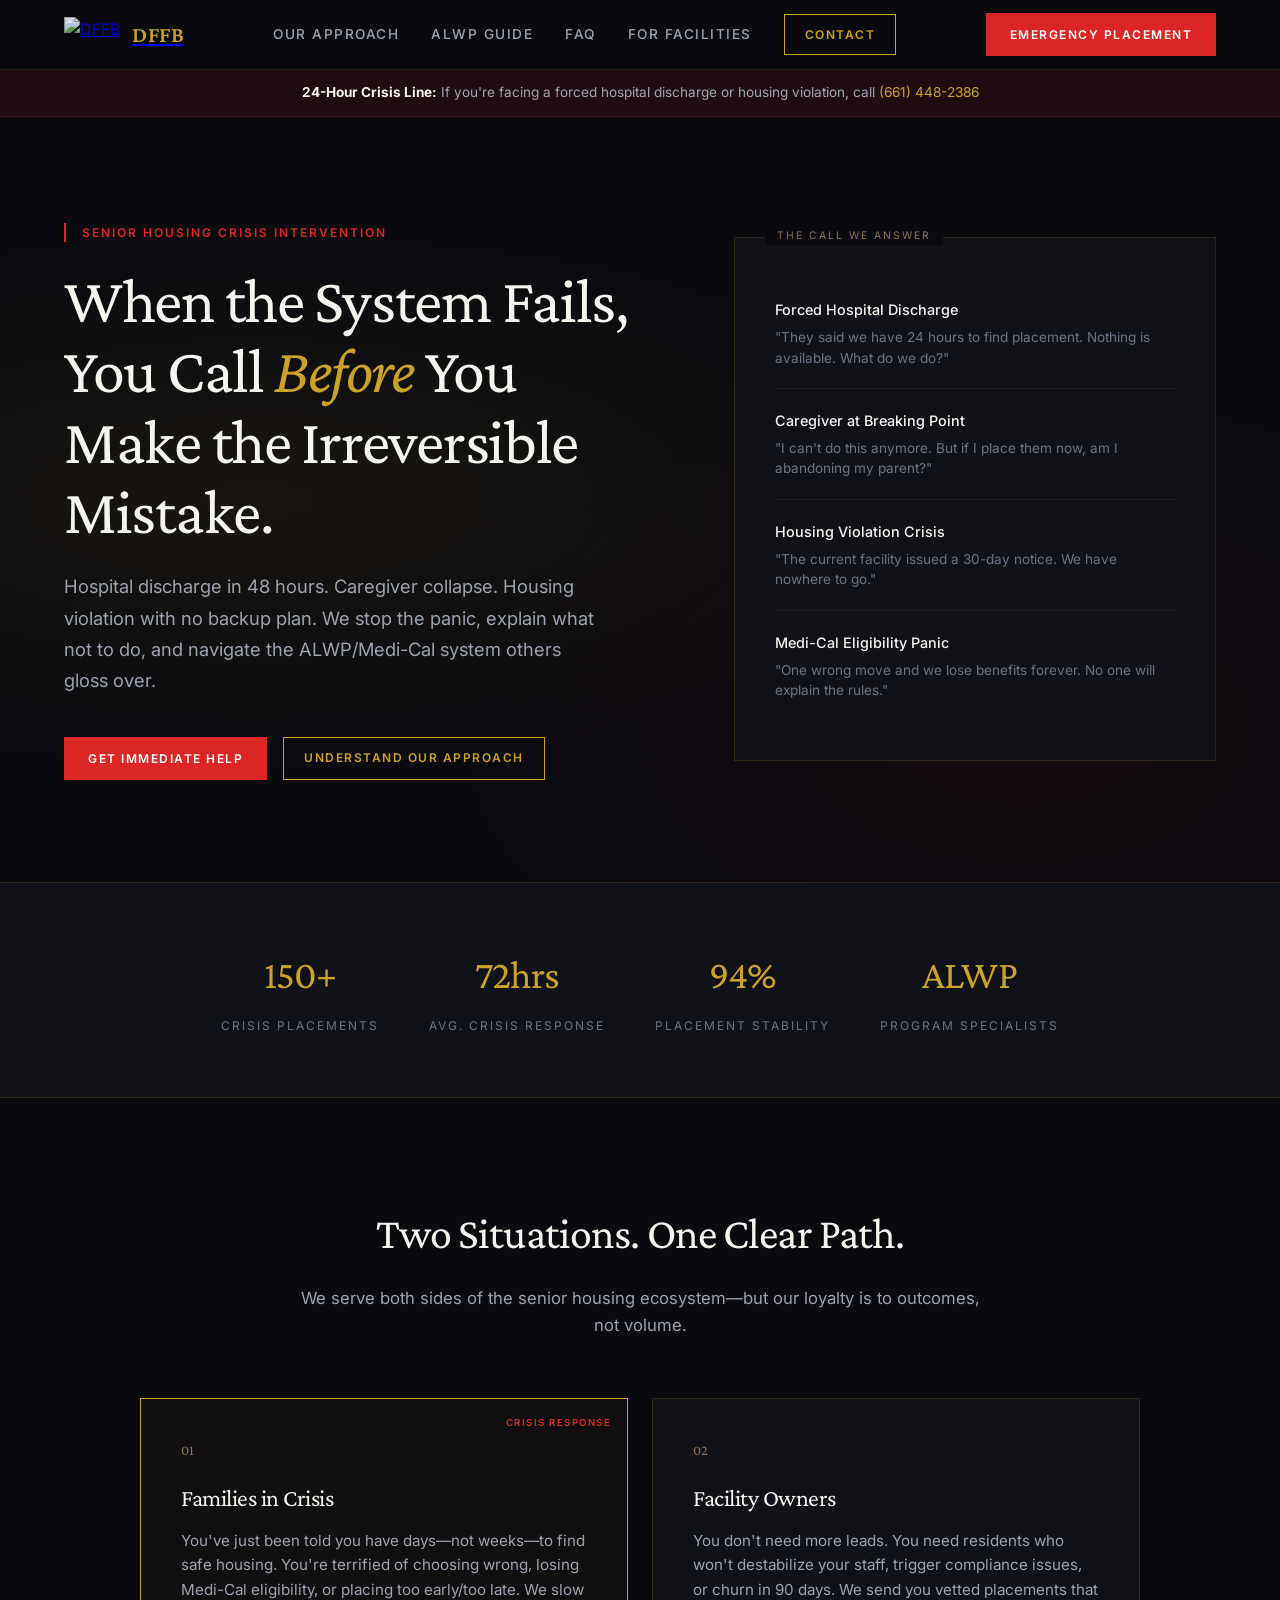
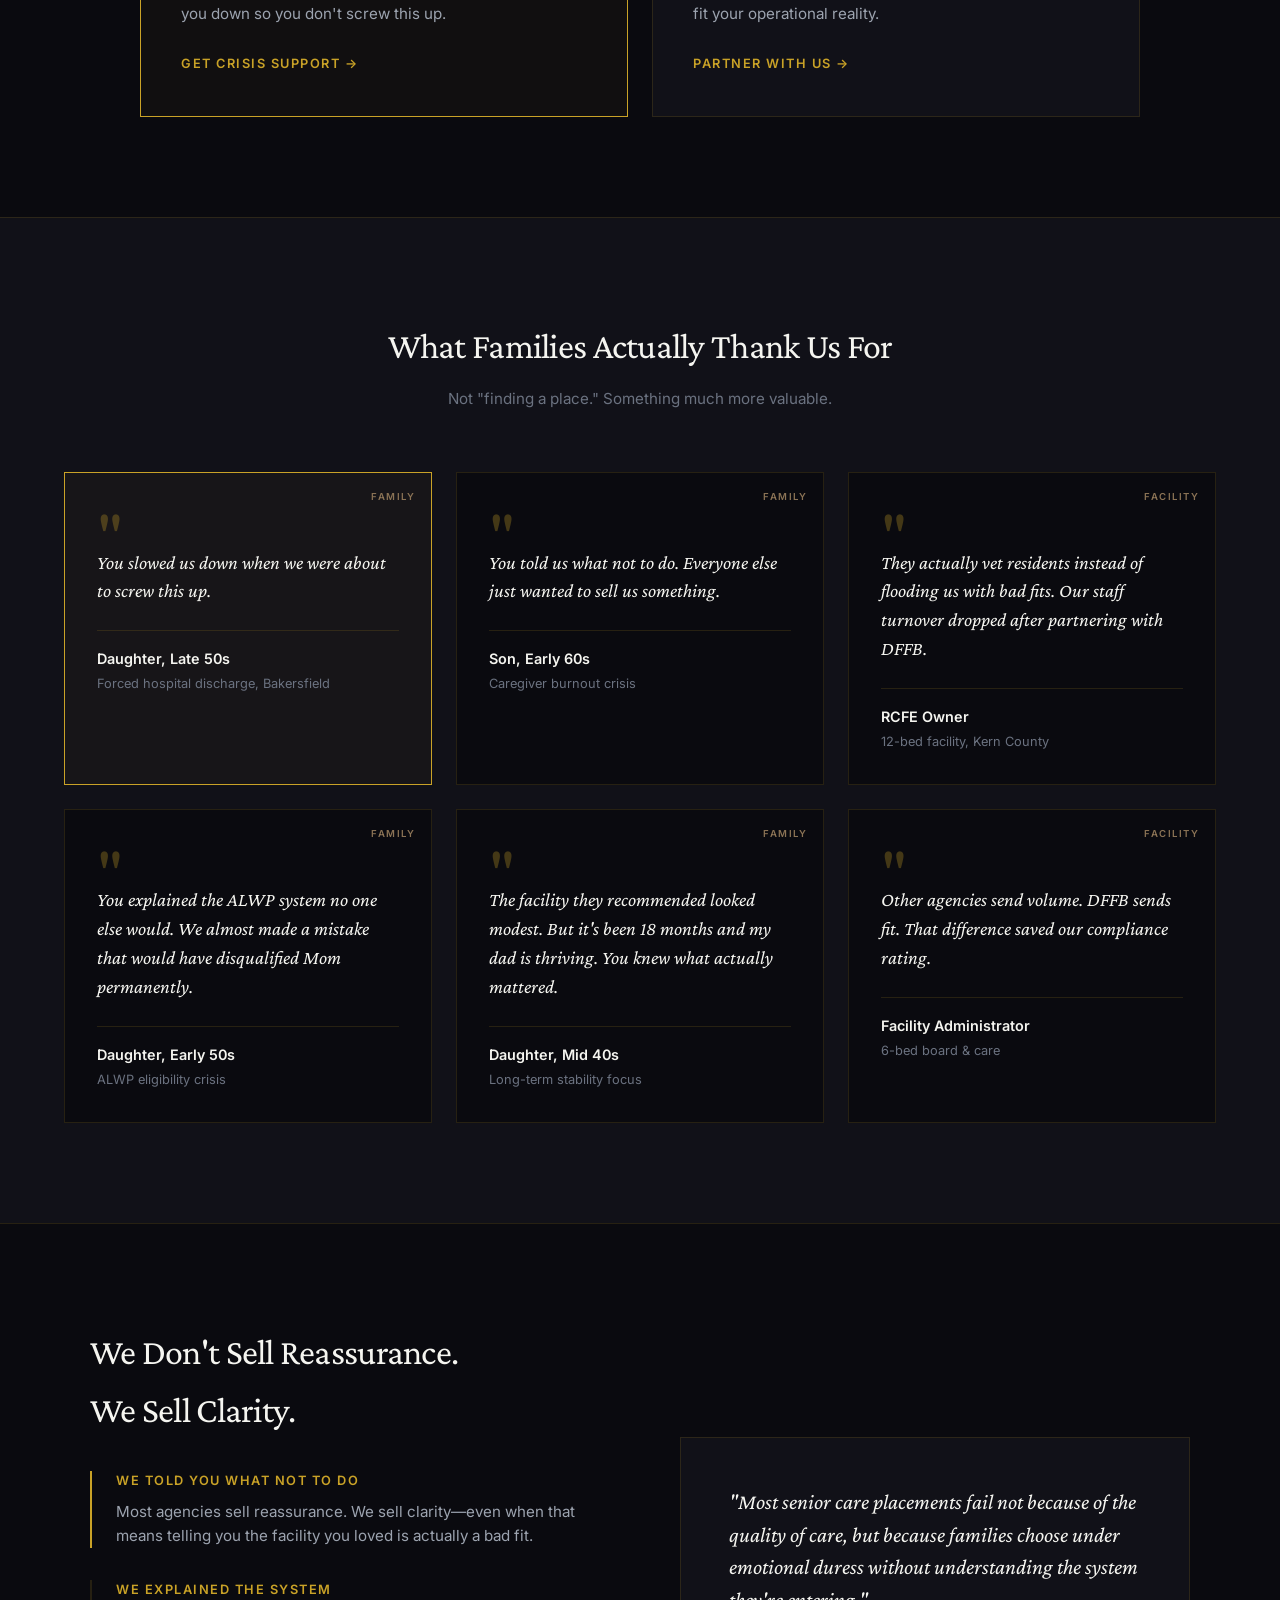
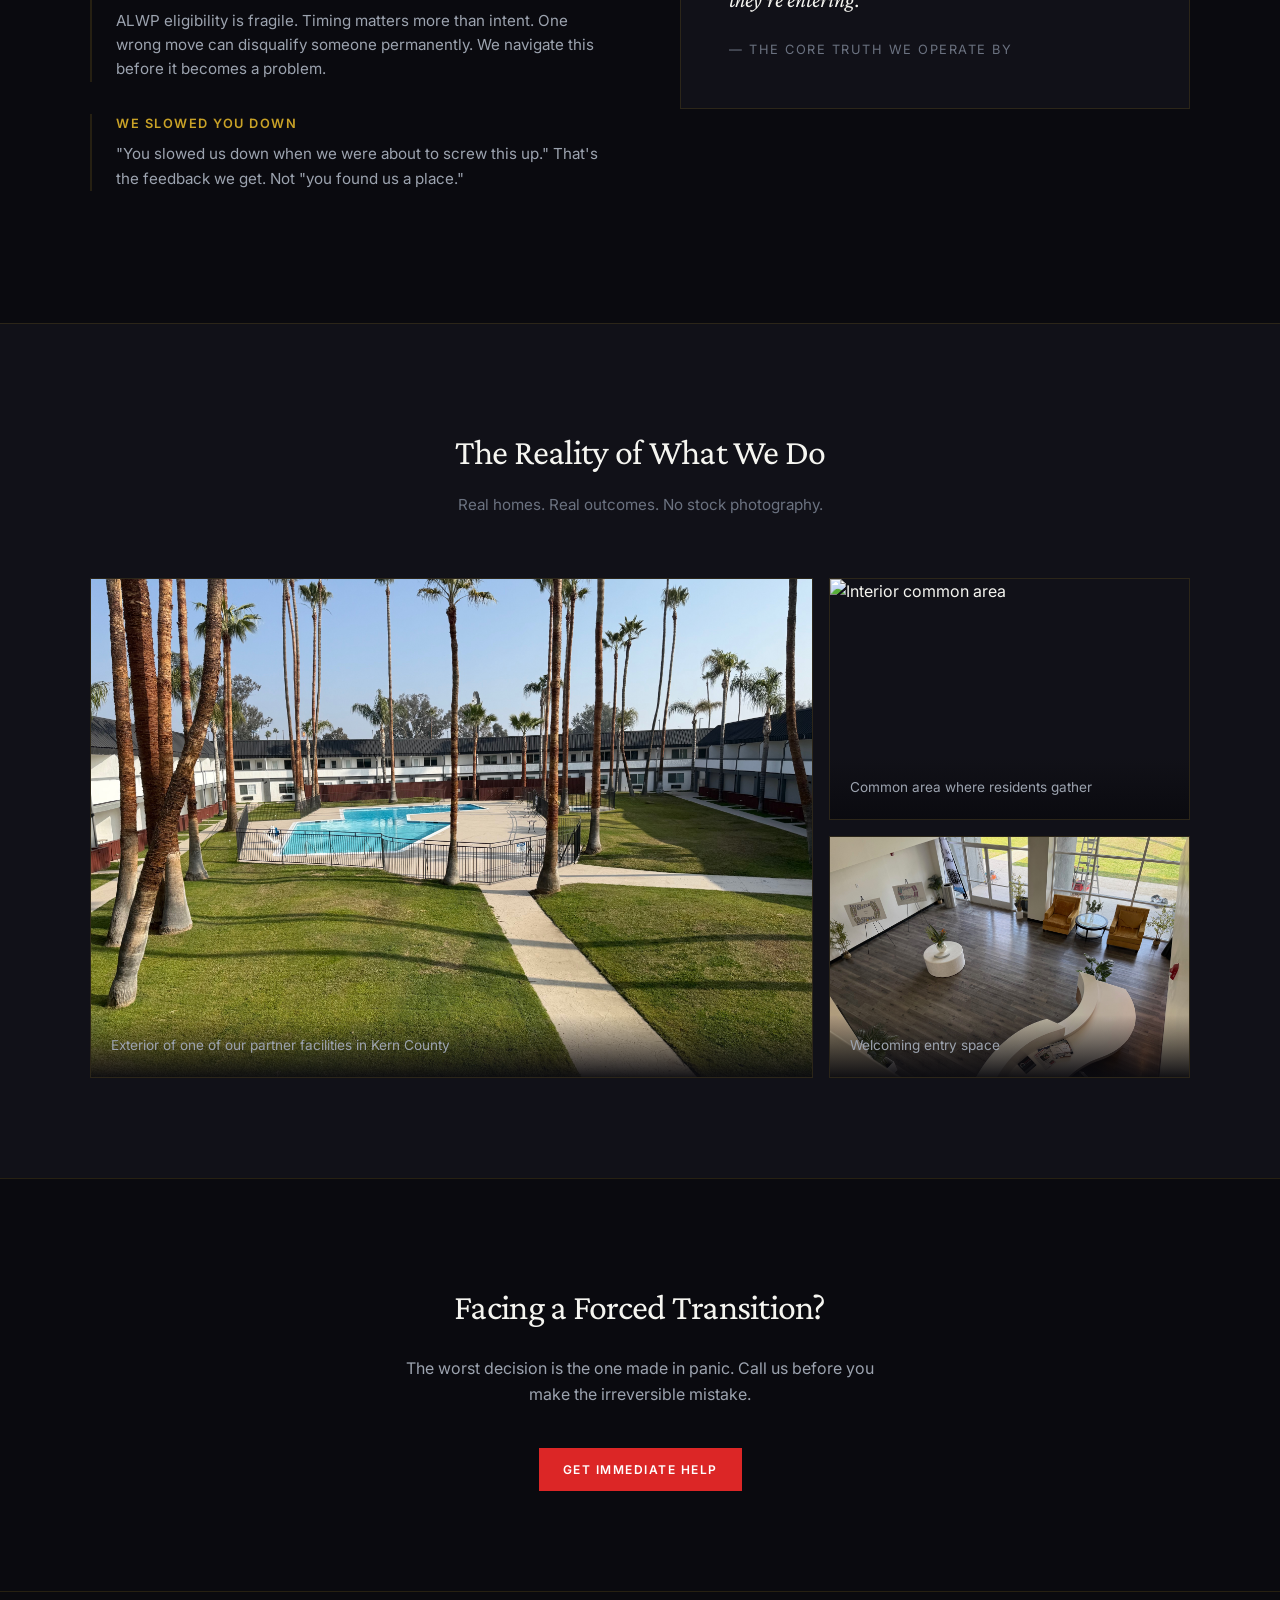
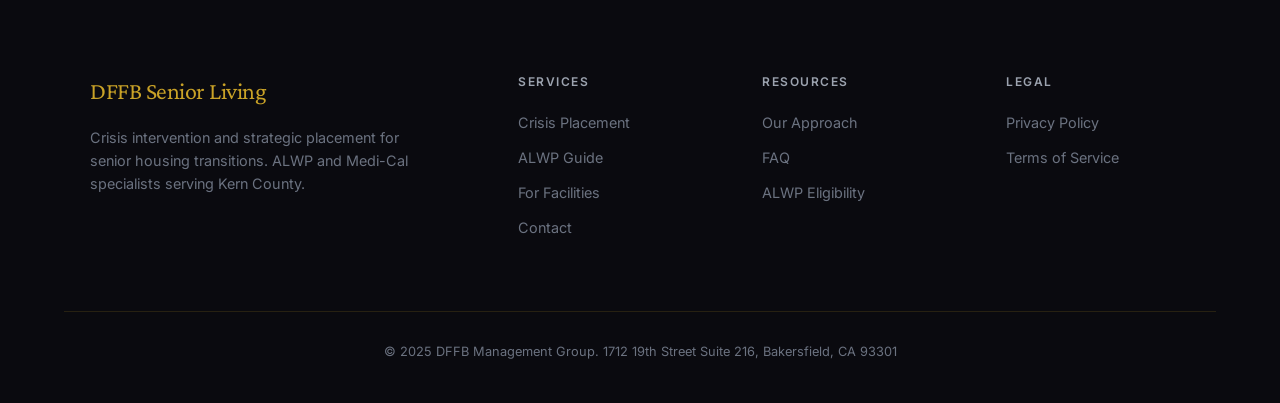
==== dffbwebsite/index.html @ b5d17aa3 "Add files via upload" ====
<!DOCTYPE html>
<html lang="en">
<head>
<script async src="https://www.googletagmanager.com/gtag/js?id=G-XNGD74ZHB4"></script>
<script>
  window.dataLayer = window.dataLayer || [];
  function gtag(){dataLayer.push(arguments);}
  gtag('js', new Date());
  gtag('config', 'G-XNGD74ZHB4');
</script>

    <meta charset="UTF-8">
    <meta name="viewport" content="width=device-width, initial-scale=1.0">
    
    <title>DFFB Senior Living | Crisis Placement & ALWP Specialists | Bakersfield</title>
    <meta name="description" content="When the system fails and families face forced transitions with nowhere safe to go, DFFB stops the panic. ALWP/Medi-Cal specialists. Crisis placement for senior care in Kern County.">
    <meta name="keywords" content="crisis senior placement, ALWP Bakersfield, Medi-Cal assisted living, hospital discharge placement, forced transition senior care, RCFE placement Kern County">
    
    <script type="application/ld+json">
    {
      "@context": "https://schema.org",
      "@type": "Organization",
      "name": "DFFB Senior Living Crisis Placement",
      "url": "https://dffbmanagementgroup.com/",
      "logo": "logo.png",
      "description": "Crisis intervention and strategic placement for senior housing transitions. ALWP and Medi-Cal specialists serving Kern County.",
      "address": {
        "@type": "PostalAddress",
        "streetAddress": "1712 19th Street Suite 216",
        "addressLocality": "Bakersfield",
        "addressRegion": "CA",
        "postalCode": "93301"
      },
      "contactPoint": {
        "@type": "ContactPoint",
        "telephone": "+1-661-448-2386",
        "contactType": "emergency",
        "availableLanguage": "English"
      }
    }
    </script>

    <link rel="preconnect" href="https://fonts.googleapis.com">
    <link href="https://fonts.googleapis.com/css2?family=Inter:wght@400;500;600&family=Crimson+Pro:ital,wght@0,400;0,600;1,400&display=swap" rel="stylesheet">

    <style>
        :root {
            --bg-void: #0a0a0f;
            --bg-elevated: #111118;
            --gold: #C9A227;
            --gold-dim: #8B7355;
            --text-primary: #f5f5f0;
            --text-secondary: #9ca3af;
            --text-muted: #6b7280;
            --accent-red: #dc2626;
            --border: rgba(201, 162, 39, 0.15);
        }

        * { box-sizing: border-box; margin: 0; padding: 0; }

        body {
            font-family: 'Inter', -apple-system, sans-serif;
            background-color: var(--bg-void);
            color: var(--text-primary);
            line-height: 1.6;
            padding-top: 70px;
        }

        h1, h2, h3 { 
            font-family: 'Crimson Pro', Georgia, serif; 
            font-weight: 400;
            letter-spacing: -0.02em;
        }

        /* HEADER */
        header {
            position: fixed; top: 0; width: 100%;
            background: rgba(10, 10, 15, 0.95);
            backdrop-filter: blur(12px);
            padding: 0 5%;
            z-index: 1000;
            display: flex; justify-content: space-between; align-items: center;
            height: 70px;
            border-bottom: 1px solid var(--border);
        }
        
        .logo-group { display: flex; align-items: center; gap: 12px; }
        .logo-img { height: 36px; width: auto; filter: brightness(0.9); }
        .brand-name { 
            font-family: 'Crimson Pro', serif; 
            font-size: 1.4rem; 
            font-weight: 600; 
            color: var(--gold); 
            letter-spacing: 0.5px; 
        }

        .nav-links { display: flex; gap: 32px; align-items: center; }
        .nav-link { 
            color: var(--text-secondary); 
            font-weight: 500; 
            font-size: 0.85rem; 
            text-transform: uppercase; 
            letter-spacing: 1.5px; 
            transition: color 0.2s;
            text-decoration: none;
        }
        .nav-link:hover { color: var(--text-primary); }
        
        .btn-primary {
            background: transparent;
            color: var(--gold);
            padding: 10px 20px;
            border: 1px solid var(--gold);
            font-weight: 600;
            text-transform: uppercase;
            letter-spacing: 1.5px;
            font-size: 0.75rem;
            cursor: pointer;
            transition: all 0.2s;
            text-decoration: none;
            display: inline-block;
        }
        .btn-primary:hover { 
            background: var(--gold); 
            color: var(--bg-void);
        }

        .btn-emergency {
            background: var(--accent-red);
            color: white;
            padding: 12px 24px;
            border: none;
            font-weight: 600;
            text-transform: uppercase;
            letter-spacing: 1.5px;
            font-size: 0.75rem;
            cursor: pointer;
            transition: all 0.2s;
            text-decoration: none;
            display: inline-block;
        }
        .btn-emergency:hover { 
            background: #b91c1c;
            transform: translateY(-1px);
        }

        /* CRISIS BAR */
        .crisis-bar {
            background: rgba(220, 38, 38, 0.1);
            border-bottom: 1px solid rgba(220, 38, 38, 0.2);
            padding: 12px 5%;
            text-align: center;
            font-size: 0.85rem;
            color: var(--text-secondary);
        }
        .crisis-bar strong { color: var(--text-primary); }
        .crisis-bar a { color: var(--gold); text-decoration: none; }

        /* HERO */
        .hero {
            min-height: 85vh;
            display: flex;
            align-items: center;
            padding: 80px 5%;
            position: relative;
            overflow: hidden;
        }
        
        .hero::before {
            content: '';
            position: absolute;
            top: 0; left: 0; right: 0; bottom: 0;
            background: 
                radial-gradient(ellipse at 20% 50%, rgba(201, 162, 39, 0.08) 0%, transparent 50%),
                radial-gradient(ellipse at 80% 80%, rgba(220, 38, 38, 0.05) 0%, transparent 40%);
            pointer-events: none;
        }

        .hero-grid {
            display: grid;
            grid-template-columns: 1.1fr 0.9fr;
            gap: 80px;
            max-width: 1300px;
            margin: 0 auto;
            width: 100%;
            align-items: center;
        }

        .hero-content { position: relative; z-index: 1; }
        
        .hero-tag {
            display: inline-block;
            color: var(--accent-red);
            font-size: 0.75rem;
            font-weight: 600;
            text-transform: uppercase;
            letter-spacing: 2px;
            margin-bottom: 24px;
            padding-left: 16px;
            border-left: 2px solid var(--accent-red);
        }

        .hero h1 { 
            font-size: clamp(2.5rem, 5vw, 4rem); 
            line-height: 1.1;
            margin-bottom: 24px;
            color: var(--text-primary);
        }
        
        .hero h1 em {
            color: var(--gold);
            font-style: italic;
        }

        .hero-subtitle {
            font-size: 1.15rem;
            color: var(--text-secondary);
            max-width: 540px;
            margin-bottom: 40px;
            line-height: 1.7;
        }

        .hero-cta {
            display: flex;
            gap: 16px;
            flex-wrap: wrap;
        }

        /* PAIN POINTS CARD */
        .pain-card {
            background: var(--bg-elevated);
            border: 1px solid var(--border);
            padding: 40px;
            position: relative;
        }

        .pain-card::before {
            content: 'THE CALL WE ANSWER';
            position: absolute;
            top: -10px;
            left: 30px;
            background: var(--bg-void);
            padding: 0 12px;
            font-size: 0.65rem;
            letter-spacing: 2px;
            color: var(--gold-dim);
        }

        .pain-item {
            padding: 20px 0;
            border-bottom: 1px solid rgba(255,255,255,0.05);
        }
        .pain-item:last-child { border-bottom: none; }
        
        .pain-item h4 {
            font-family: 'Inter', sans-serif;
            font-size: 0.9rem;
            font-weight: 500;
            color: var(--text-primary);
            margin-bottom: 6px;
        }
        
        .pain-item p {
            font-size: 0.85rem;
            color: var(--text-muted);
            line-height: 1.5;
        }

        /* TRUST BAR */
        .trust-bar {
            padding: 60px 0; 
            border-top: 1px solid var(--border); 
            border-bottom: 1px solid var(--border);
            display: flex;
            justify-content: center;
            gap: 50px;
            flex-wrap: wrap;
            text-align: center;
            background: var(--bg-elevated);
        }
        .stat-item h3 { 
            font-family: 'Crimson Pro', serif;
            font-size: 2.5rem; 
            color: var(--gold); 
            margin-bottom: 5px;
            font-weight: 400;
        }
        .stat-item span { 
            color: var(--text-muted); 
            text-transform: uppercase; 
            font-size: 0.75rem; 
            letter-spacing: 2px; 
        }

        /* PATHWAYS */
        .pathways {
            padding: 100px 5%;
        }

        .section-header {
            max-width: 700px;
            margin: 0 auto 60px;
            text-align: center;
        }

        .section-header h2 {
            font-size: clamp(2rem, 4vw, 2.75rem);
            margin-bottom: 16px;
        }

        .section-header p {
            color: var(--text-secondary);
            font-size: 1.05rem;
        }

        .pathway-grid {
            display: grid;
            grid-template-columns: repeat(2, 1fr);
            gap: 24px;
            max-width: 1000px;
            margin: 0 auto;
        }

        .path-card {
            background: var(--bg-elevated);
            border: 1px solid var(--border);
            padding: 40px;
            transition: all 0.3s;
            position: relative;
        }

        .path-card:hover {
            border-color: var(--gold-dim);
            transform: translateY(-2px);
        }

        .path-card.featured {
            border-color: var(--gold);
            background: rgba(201, 162, 39, 0.03);
        }

        .path-card.featured::after {
            content: 'CRISIS RESPONSE';
            position: absolute;
            top: 16px;
            right: 16px;
            font-size: 0.6rem;
            letter-spacing: 1.5px;
            color: var(--accent-red);
            font-weight: 600;
        }

        .path-number {
            font-family: 'Crimson Pro', serif;
            font-size: 0.9rem;
            color: var(--gold-dim);
            margin-bottom: 16px;
        }

        .path-card h3 {
            font-size: 1.5rem;
            margin-bottom: 12px;
        }

        .path-card p {
            color: var(--text-secondary);
            font-size: 0.95rem;
            margin-bottom: 24px;
        }

        .path-link {
            color: var(--gold);
            font-size: 0.8rem;
            font-weight: 600;
            text-transform: uppercase;
            letter-spacing: 1.5px;
            text-decoration: none;
            display: inline-flex;
            align-items: center;
            gap: 8px;
        }

        .path-link:hover { color: var(--text-primary); }

        /* TESTIMONIALS */
        .testimonials {
            padding: 100px 5%;
            background: var(--bg-elevated);
            border-top: 1px solid var(--border);
        }

        .testimonials-header {
            text-align: center;
            margin-bottom: 60px;
        }

        .testimonials-header h2 {
            font-size: clamp(1.75rem, 3vw, 2.25rem);
            margin-bottom: 12px;
        }

        .testimonials-header p {
            color: var(--text-muted);
            font-size: 0.95rem;
        }

        .testimonial-grid {
            display: grid;
            grid-template-columns: repeat(3, 1fr);
            gap: 24px;
            max-width: 1200px;
            margin: 0 auto;
        }

        .testimonial-card {
            background: var(--bg-void);
            border: 1px solid var(--border);
            padding: 32px;
            position: relative;
        }

        .testimonial-card.featured {
            border-color: var(--gold);
            background: rgba(201, 162, 39, 0.03);
        }

        .quote-mark {
            font-family: 'Crimson Pro', serif;
            font-size: 4rem;
            color: var(--gold);
            opacity: 0.3;
            line-height: 1;
            margin-bottom: -20px;
        }

        .testimonial-text {
            font-family: 'Crimson Pro', serif;
            font-size: 1.2rem;
            font-style: italic;
            line-height: 1.5;
            color: var(--text-primary);
            margin-bottom: 24px;
        }

        .testimonial-author {
            border-top: 1px solid var(--border);
            padding-top: 16px;
        }

        .author-name {
            font-weight: 600;
            font-size: 0.9rem;
            color: var(--text-primary);
        }

        .author-context {
            font-size: 0.8rem;
            color: var(--text-muted);
            margin-top: 4px;
        }

        .testimonial-type {
            position: absolute;
            top: 16px;
            right: 16px;
            font-size: 0.6rem;
            text-transform: uppercase;
            letter-spacing: 1.5px;
            color: var(--gold-dim);
            font-weight: 600;
        }

        /* DIFFERENTIATOR */
        .differentiator {
            padding: 100px 5%;
            border-top: 1px solid var(--border);
        }

        .diff-grid {
            display: grid;
            grid-template-columns: 1fr 1fr;
            gap: 80px;
            max-width: 1100px;
            margin: 0 auto;
            align-items: center;
        }

        .diff-content h2 {
            font-size: clamp(1.75rem, 3vw, 2.25rem);
            margin-bottom: 32px;
        }

        .diff-item {
            margin-bottom: 32px;
            padding-left: 24px;
            border-left: 2px solid var(--border);
        }

        .diff-item.active {
            border-left-color: var(--gold);
        }

        .diff-item h4 {
            font-family: 'Inter', sans-serif;
            font-size: 0.8rem;
            font-weight: 600;
            text-transform: uppercase;
            letter-spacing: 1.5px;
            color: var(--gold);
            margin-bottom: 8px;
        }

        .diff-item p {
            color: var(--text-secondary);
            font-size: 0.95rem;
        }

        .diff-visual {
            background: var(--bg-elevated);
            border: 1px solid var(--border);
            padding: 48px;
            position: relative;
        }

        .quote-block {
            font-family: 'Crimson Pro', serif;
            font-size: 1.35rem;
            font-style: italic;
            line-height: 1.5;
            color: var(--text-primary);
            margin-bottom: 24px;
        }

        .quote-attribution {
            font-size: 0.8rem;
            color: var(--text-muted);
            text-transform: uppercase;
            letter-spacing: 1.5px;
        }

        /* PHOTO SHOWCASE */
        .photo-showcase {
            padding: 100px 5%;
            background: var(--bg-elevated);
            border-top: 1px solid var(--border);
        }

        .showcase-header {
            text-align: center;
            margin-bottom: 60px;
        }

        .showcase-header h2 {
            font-size: clamp(1.75rem, 3vw, 2.25rem);
            margin-bottom: 12px;
        }

        .showcase-header p {
            color: var(--text-muted);
            font-size: 0.95rem;
        }

        .photo-grid {
            display: grid;
            grid-template-columns: 2fr 1fr;
            grid-template-rows: 1fr 1fr;
            gap: 16px;
            max-width: 1100px;
            margin: 0 auto;
            height: 500px;
        }

        .photo-item {
            position: relative;
            overflow: hidden;
            border: 1px solid var(--border);
        }

        .photo-item img {
            width: 100%;
            height: 100%;
            object-fit: cover;
            transition: transform 0.5s;
        }

        .photo-item:hover img {
            transform: scale(1.05);
        }

        .photo-item.main {
            grid-row: 1 / 3;
        }

        .photo-caption {
            position: absolute;
            bottom: 0;
            left: 0;
            right: 0;
            padding: 20px;
            background: linear-gradient(transparent, rgba(10,10,15,0.95));
            font-size: 0.85rem;
            color: var(--text-secondary);
        }

        /* CTA SECTION */
        .cta-section {
            padding: 100px 5%;
            text-align: center;
            border-top: 1px solid var(--border);
        }

        .cta-section h2 {
            font-size: clamp(1.75rem, 3vw, 2.25rem);
            margin-bottom: 20px;
        }

        .cta-section p {
            color: var(--text-secondary);
            max-width: 500px;
            margin: 0 auto 40px;
        }

        /* FOOTER */
        footer {
            background: var(--bg-void);
            padding: 80px 5% 40px;
            border-top: 1px solid var(--border);
        }

        .footer-grid {
            display: grid;
            grid-template-columns: 2fr 1fr 1fr 1fr;
            gap: 60px;
            max-width: 1100px;
            margin: 0 auto 60px;
        }

        .footer-brand h3 {
            font-size: 1.5rem;
            color: var(--gold);
            margin-bottom: 16px;
        }

        .footer-brand p {
            color: var(--text-muted);
            font-size: 0.9rem;
            max-width: 320px;
        }

        .footer-col h4 {
            font-family: 'Inter', sans-serif;
            font-size: 0.75rem;
            font-weight: 600;
            text-transform: uppercase;
            letter-spacing: 1.5px;
            color: var(--text-secondary);
            margin-bottom: 20px;
        }

        .footer-col a {
            display: block;
            color: var(--text-muted);
            font-size: 0.9rem;
            text-decoration: none;
            margin-bottom: 12px;
            transition: color 0.2s;
        }

        .footer-col a:hover { color: var(--text-primary); }

        .footer-bottom {
            border-top: 1px solid var(--border);
            padding-top: 30px;
            text-align: center;
        }

        .footer-bottom p {
            color: var(--text-muted);
            font-size: 0.8rem;
        }

        /* MOBILE */
        @media (max-width: 900px) {
            .hero-grid { grid-template-columns: 1fr; gap: 40px; }
            .trust-bar { gap: 30px; }
            .pathway-grid { grid-template-columns: 1fr; }
            .testimonial-grid { grid-template-columns: 1fr; }
            .diff-grid { grid-template-columns: 1fr; }
            .photo-grid { 
                grid-template-columns: 1fr; 
                grid-template-rows: auto;
                height: auto;
            }
            .photo-item.main { grid-row: auto; height: 300px; }
            .photo-item { height: 200px; }
            .footer-grid { grid-template-columns: 1fr; gap: 40px; }
            .nav-links { display: none; }
        }
    </style>
</head>
<body>

    <header>
        <a href="index.html" class="logo-group">
            <img src="logo.png" alt="DFFB" class="logo-img">
            <span class="brand-name">DFFB</span>
        </a>
        <nav class="nav-links">
            <a href="about.html" class="nav-link">Our Approach</a>
            <a href="alwp.html" class="nav-link">ALWP Guide</a>
            <a href="faq.html" class="nav-link">FAQ</a>
            <a href="partner.html" class="nav-link">For Facilities</a>
            <a href="contact.html" class="btn-primary">Contact</a>
        </nav>
        <a href="contact.html" class="btn-emergency">Emergency Placement</a>
    </header>

    <div class="crisis-bar">
        <strong>24-Hour Crisis Line:</strong> If you're facing a forced hospital discharge or housing violation, call <a href="tel:+16614482386">(661) 448-2386</a>
    </div>

    <section class="hero">
        <div class="hero-grid">
            <div class="hero-content">
                <div class="hero-tag">Senior Housing Crisis Intervention</div>
                <h1>When the System Fails,<br>You Call <em>Before</em> You Make the Irreversible Mistake.</h1>
                <p class="hero-subtitle">
                    Hospital discharge in 48 hours. Caregiver collapse. Housing violation with no backup plan. 
                    We stop the panic, explain what not to do, and navigate the ALWP/Medi-Cal system others gloss over.
                </p>
                <div class="hero-cta">
                    <a href="contact.html" class="btn-emergency">Get Immediate Help</a>
                    <a href="about.html" class="btn-primary">Understand Our Approach</a>
                </div>
            </div>
            
            <div class="pain-card">
                <div class="pain-item">
                    <h4>Forced Hospital Discharge</h4>
                    <p>"They said we have 24 hours to find placement. Nothing is available. What do we do?"</p>
                </div>
                <div class="pain-item">
                    <h4>Caregiver at Breaking Point</h4>
                    <p>"I can't do this anymore. But if I place them now, am I abandoning my parent?"</p>
                </div>
                <div class="pain-item">
                    <h4>Housing Violation Crisis</h4>
                    <p>"The current facility issued a 30-day notice. We have nowhere to go."</p>
                </div>
                <div class="pain-item">
                    <h4>Medi-Cal Eligibility Panic</h4>
                    <p>"One wrong move and we lose benefits forever. No one will explain the rules."</p>
                </div>
            </div>
        </div>
    </section>

    <section class="trust-bar">
        <div class="stat-item">
            <h3>150+</h3>
            <span>Crisis Placements</span>
        </div>
        <div class="stat-item">
            <h3>72hrs</h3>
            <span>Avg. Crisis Response</span>
        </div>
        <div class="stat-item">
            <h3>94%</h3>
            <span>Placement Stability</span>
        </div>
        <div class="stat-item">
            <h3>ALWP</h3>
            <span>Program Specialists</span>
        </div>
    </section>

    <section class="pathways">
        <div class="section-header">
            <h2>Two Situations. One Clear Path.</h2>
            <p>We serve both sides of the senior housing ecosystem—but our loyalty is to outcomes, not volume.</p>
        </div>
        
        <div class="pathway-grid">
            <div class="path-card featured">
                <div class="path-number">01</div>
                <h3>Families in Crisis</h3>
                <p>You've just been told you have days—not weeks—to find safe housing. You're terrified of choosing wrong, losing Medi-Cal eligibility, or placing too early/too late. We slow you down so you don't screw this up.</p>
                <a href="contact.html" class="path-link">Get Crisis Support →</a>
            </div>
            
            <div class="path-card">
                <div class="path-number">02</div>
                <h3>Facility Owners</h3>
                <p>You don't need more leads. You need residents who won't destabilize your staff, trigger compliance issues, or churn in 90 days. We send you vetted placements that fit your operational reality.</p>
                <a href="partner.html" class="path-link">Partner With Us →</a>
            </div>
        </div>
    </section>

    <section class="testimonials">
        <div class="testimonials-header">
            <h2>What Families Actually Thank Us For</h2>
            <p>Not "finding a place." Something much more valuable.</p>
        </div>
        
        <div class="testimonial-grid">
            <div class="testimonial-card featured">
                <span class="testimonial-type">Family</span>
                <div class="quote-mark">"</div>
                <p class="testimonial-text">You slowed us down when we were about to screw this up.</p>
                <div class="testimonial-author">
                    <div class="author-name">Daughter, Late 50s</div>
                    <div class="author-context">Forced hospital discharge, Bakersfield</div>
                </div>
            </div>
            
            <div class="testimonial-card">
                <span class="testimonial-type">Family</span>
                <div class="quote-mark">"</div>
                <p class="testimonial-text">You told us what not to do. Everyone else just wanted to sell us something.</p>
                <div class="testimonial-author">
                    <div class="author-name">Son, Early 60s</div>
                    <div class="author-context">Caregiver burnout crisis</div>
                </div>
            </div>
            
            <div class="testimonial-card">
                <span class="testimonial-type">Facility</span>
                <div class="quote-mark">"</div>
                <p class="testimonial-text">They actually vet residents instead of flooding us with bad fits. Our staff turnover dropped after partnering with DFFB.</p>
                <div class="testimonial-author">
                    <div class="author-name">RCFE Owner</div>
                    <div class="author-context">12-bed facility, Kern County</div>
                </div>
            </div>
            
            <div class="testimonial-card">
                <span class="testimonial-type">Family</span>
                <div class="quote-mark">"</div>
                <p class="testimonial-text">You explained the ALWP system no one else would. We almost made a mistake that would have disqualified Mom permanently.</p>
                <div class="testimonial-author">
                    <div class="author-name">Daughter, Early 50s</div>
                    <div class="author-context">ALWP eligibility crisis</div>
                </div>
            </div>
            
            <div class="testimonial-card">
                <span class="testimonial-type">Family</span>
                <div class="quote-mark">"</div>
                <p class="testimonial-text">The facility they recommended looked modest. But it's been 18 months and my dad is thriving. You knew what actually mattered.</p>
                <div class="testimonial-author">
                    <div class="author-name">Daughter, Mid 40s</div>
                    <div class="author-context">Long-term stability focus</div>
                </div>
            </div>
            
            <div class="testimonial-card">
                <span class="testimonial-type">Facility</span>
                <div class="quote-mark">"</div>
                <p class="testimonial-text">Other agencies send volume. DFFB sends fit. That difference saved our compliance rating.</p>
                <div class="testimonial-author">
                    <div class="author-name">Facility Administrator</div>
                    <div class="author-context">6-bed board & care</div>
                </div>
            </div>
        </div>
    </section>

    <section class="differentiator">
        <div class="diff-grid">
            <div class="diff-content">
                <h2>We Don't Sell Reassurance.<br>We Sell Clarity.</h2>
                
                <div class="diff-item active">
                    <h4>We Told You What Not To Do</h4>
                    <p>Most agencies sell reassurance. We sell clarity—even when that means telling you the facility you loved is actually a bad fit.</p>
                </div>
                
                <div class="diff-item">
                    <h4>We Explained The System</h4>
                    <p>ALWP eligibility is fragile. Timing matters more than intent. One wrong move can disqualify someone permanently. We navigate this before it becomes a problem.</p>
                </div>
                
                <div class="diff-item">
                    <h4>We Slowed You Down</h4>
                    <p>"You slowed us down when we were about to screw this up." That's the feedback we get. Not "you found us a place."</p>
                </div>
            </div>
            
            <div class="diff-visual">
                <div class="quote-block">
                    "Most senior care placements fail not because of the quality of care, but because families choose under emotional duress without understanding the system they're entering."
                </div>
                <div class="quote-attribution">
                    — The Core Truth We Operate By
                </div>
            </div>
        </div>
    </section>

    <section class="photo-showcase">
        <div class="showcase-header">
            <h2>The Reality of What We Do</h2>
            <p>Real homes. Real outcomes. No stock photography.</p>
        </div>
        
        <div class="photo-grid">
            <div class="photo-item main">
                <img src="exterior.jpg" alt="DFFB Senior Living Facility Exterior">
                <div class="photo-caption">Exterior of one of our partner facilities in Kern County</div>
            </div>
            <div class="photo-item">
                <img src="interior.jpg" alt="Interior common area">
                <div class="photo-caption">Common area where residents gather</div>
            </div>
            <div class="photo-item">
                <img src="lobby.jpg" alt="Facility lobby">
                <div class="photo-caption">Welcoming entry space</div>
            </div>
        </div>
    </section>

    <section class="cta-section">
        <h2>Facing a Forced Transition?</h2>
        <p>The worst decision is the one made in panic. Call us before you make the irreversible mistake.</p>
        <a href="contact.html" class="btn-emergency">Get Immediate Help</a>
    </section>

    <footer>
        <div class="footer-grid">
            <div class="footer-brand">
                <h3>DFFB Senior Living</h3>
                <p>Crisis intervention and strategic placement for senior housing transitions. ALWP and Medi-Cal specialists serving Kern County.</p>
            </div>
            <div class="footer-col">
                <h4>Services</h4>
                <a href="index.html">Crisis Placement</a>
                <a href="alwp.html">ALWP Guide</a>
                <a href="partner.html">For Facilities</a>
                <a href="contact.html">Contact</a>
            </div>
            <div class="footer-col">
                <h4>Resources</h4>
                <a href="about.html">Our Approach</a>
                <a href="faq.html">FAQ</a>
                <a href="alwp.html">ALWP Eligibility</a>
            </div>
            <div class="footer-col">
                <h4>Legal</h4>
                <a href="privacy.html">Privacy Policy</a>
                <a href="terms.html">Terms of Service</a>
            </div>
        </div>
        <div class="footer-bottom">
            <p>© 2025 DFFB Management Group. 1712 19th Street Suite 216, Bakersfield, CA 93301</p>
        </div>
    </footer>

</body>
</html>
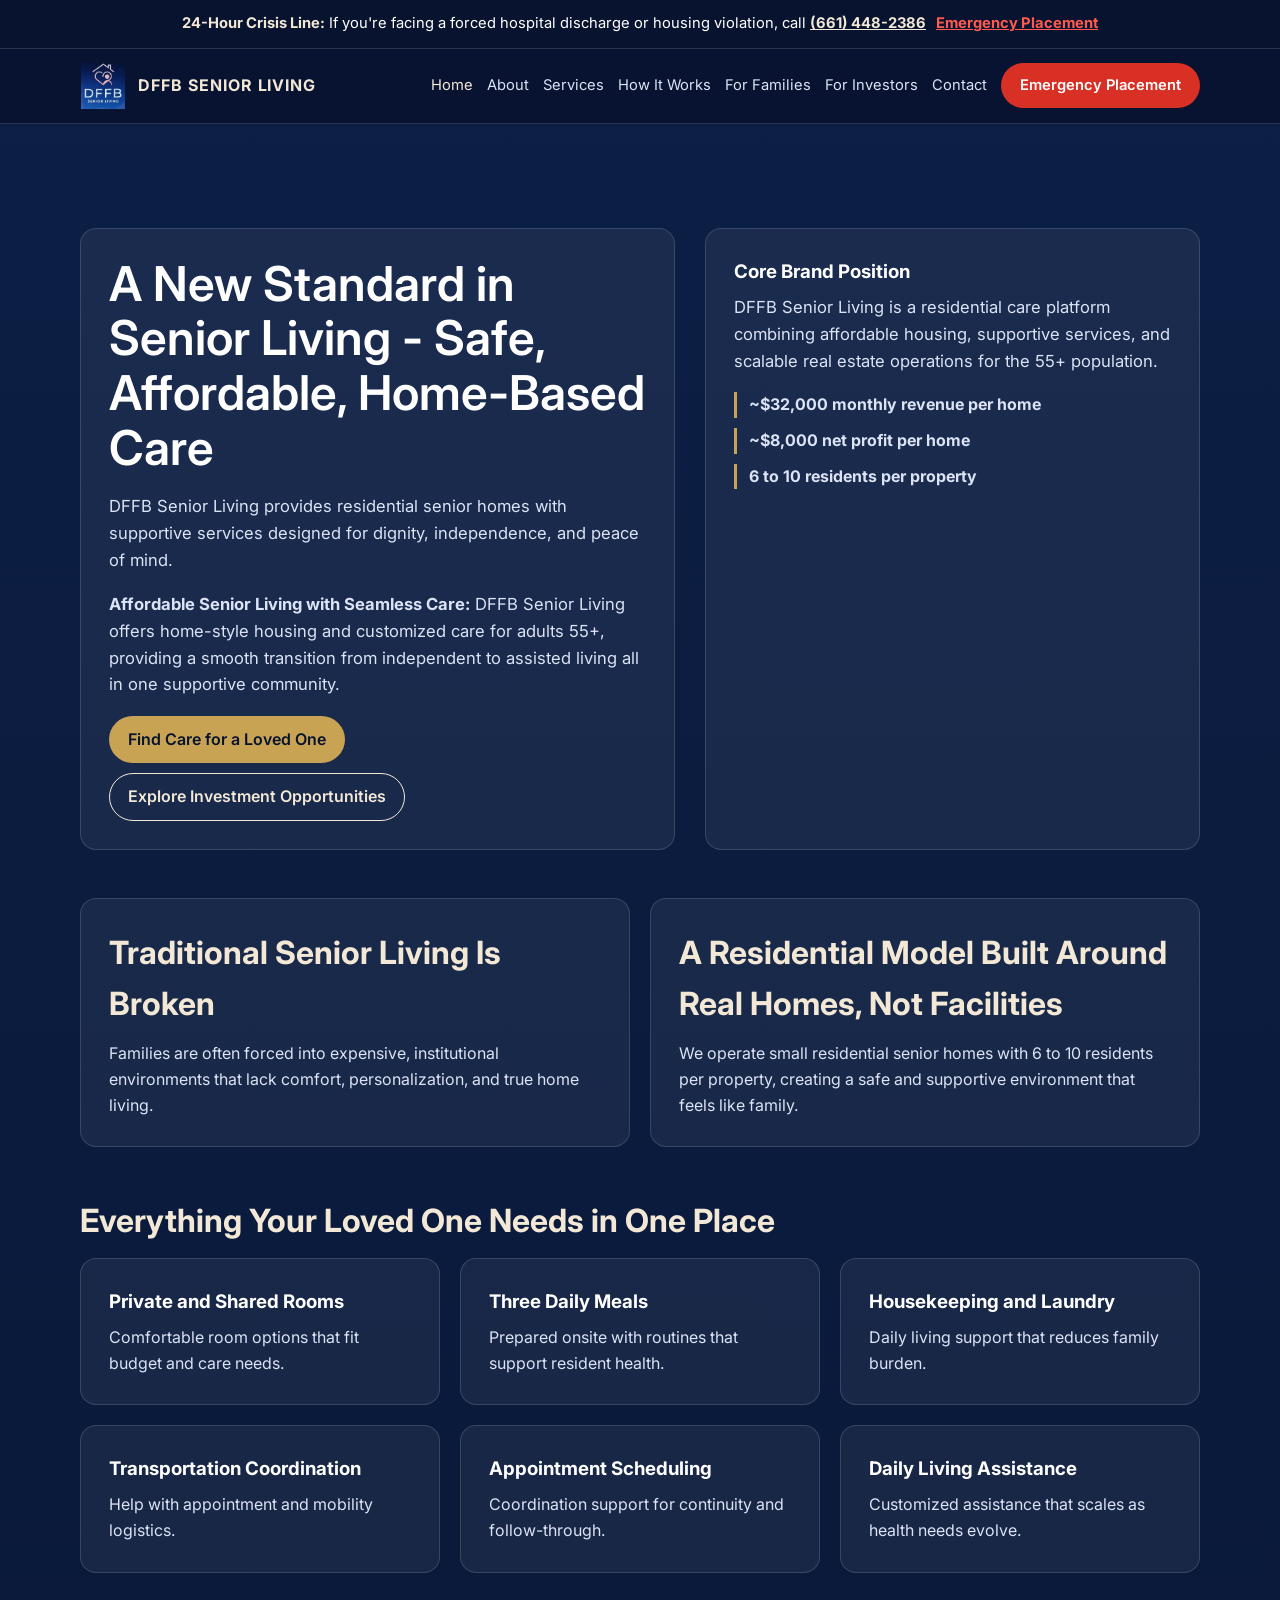
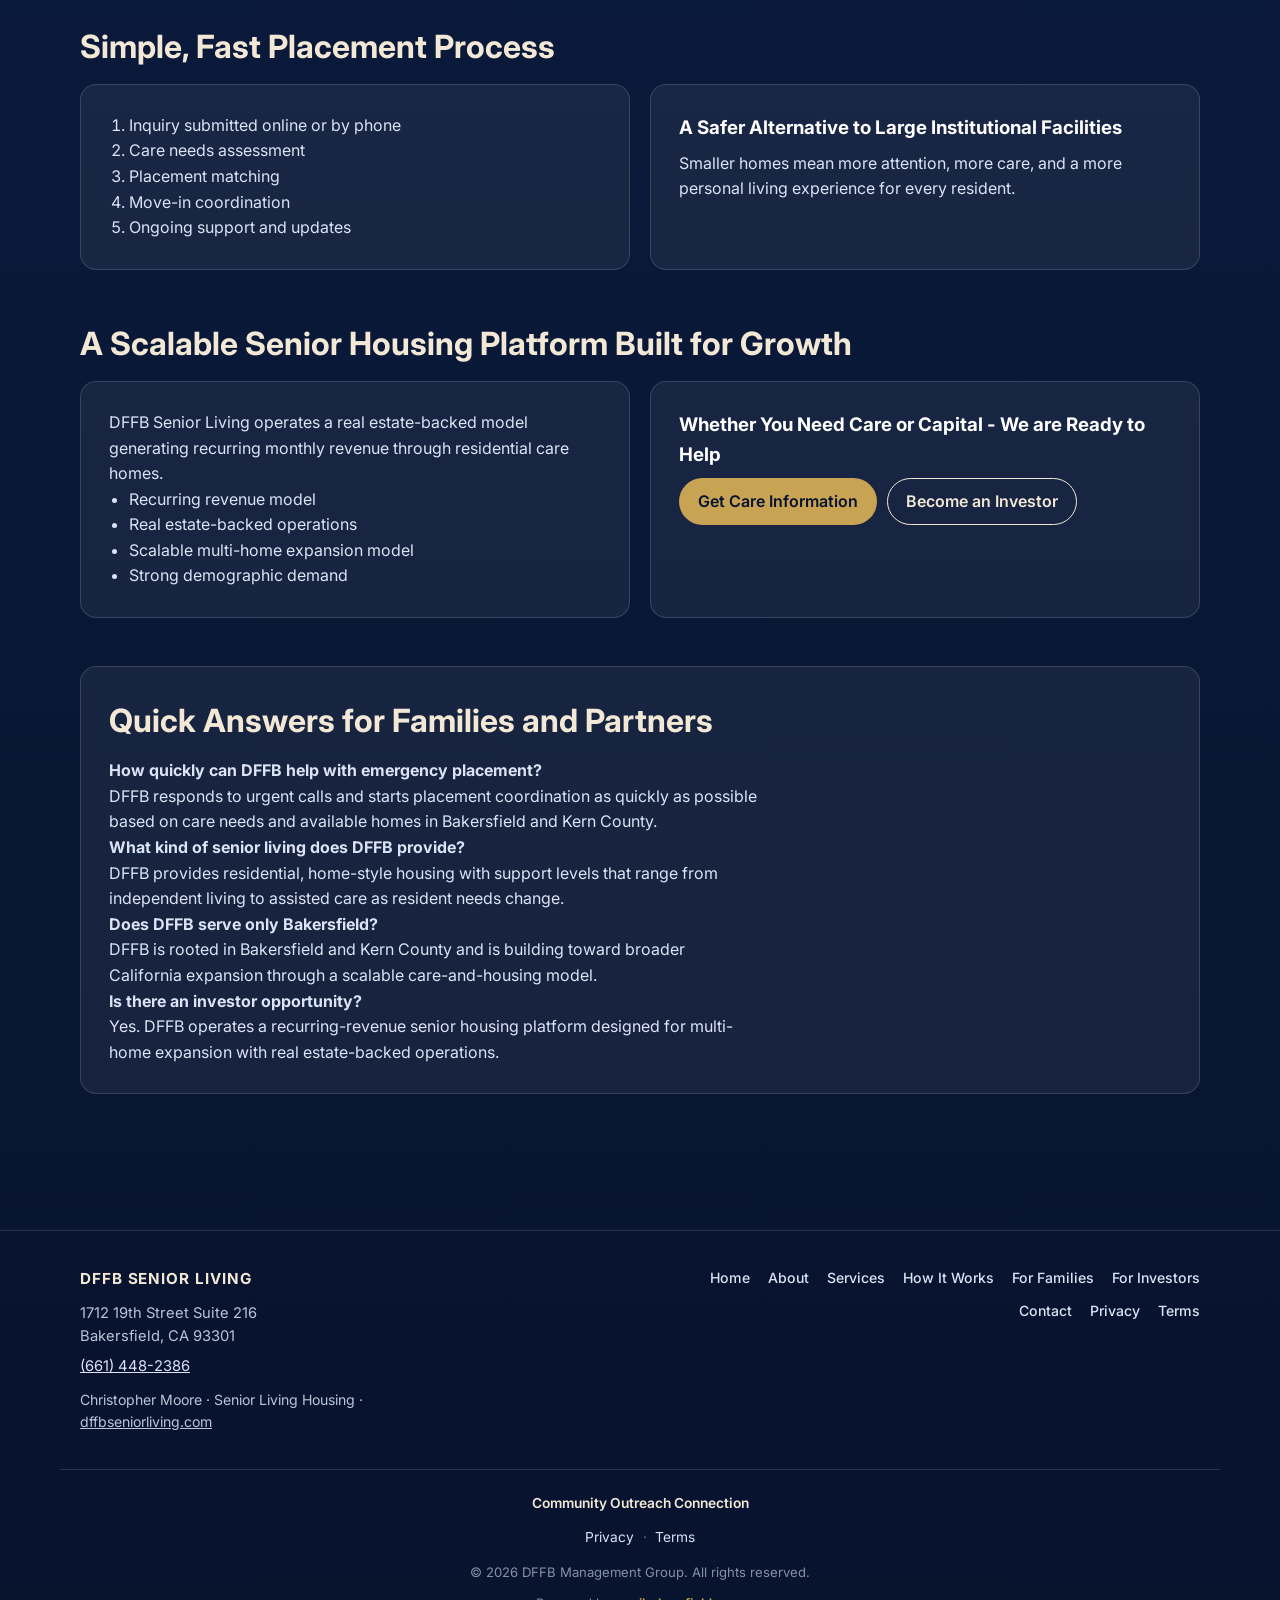
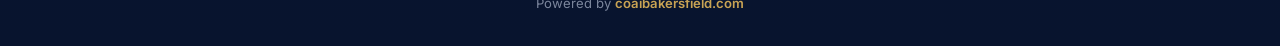
==== commit 132d00c4: "Sync DFFB site: unified header/footer, styles, new pages, COAI attribution Made-with: Cursor" ====
--- a/dffbwebsite/index.html
+++ b/dffbwebsite/index.html
@@ -8,953 +8,284 @@
   gtag('js', new Date());
   gtag('config', 'G-XNGD74ZHB4');
 </script>
-
     <meta charset="UTF-8">
     <meta name="viewport" content="width=device-width, initial-scale=1.0">
-    
-    <title>DFFB Senior Living | Crisis Placement & ALWP Specialists | Bakersfield</title>
-    <meta name="description" content="When the system fails and families face forced transitions with nowhere safe to go, DFFB stops the panic. ALWP/Medi-Cal specialists. Crisis placement for senior care in Kern County.">
-    <meta name="keywords" content="crisis senior placement, ALWP Bakersfield, Medi-Cal assisted living, hospital discharge placement, forced transition senior care, RCFE placement Kern County">
-    
+    <title>DFFB Senior Living | Affordable Senior Housing & Care in California</title>
+    <meta name="description" content="DFFB Senior Living provides affordable, home-based senior housing with supportive care services for families and investors across California.">
+    <meta name="keywords" content="senior living Bakersfield, affordable assisted living California, senior housing homes, residential care homes California, senior placement services">
+    <meta name="geo.region" content="US-CA">
+    <meta name="geo.placename" content="Bakersfield">
+    <meta name="ICBM" content="35.3733, -119.0187">
+    <meta property="og:title" content="DFFB Senior Living | Affordable Senior Housing & Care in California">
+    <meta property="og:description" content="Affordable, home-style senior housing with seamless care transitions from independent to assisted support.">
+    <meta property="og:type" content="website">
+    <meta property="og:url" content="https://dffbseniorliving.com/">
+    <meta property="og:image" content="https://dffbseniorliving.com/dffb-logo.png">
+    <link rel="canonical" href="https://dffbseniorliving.com/">
+    <link rel="preconnect" href="https://fonts.googleapis.com">
+    <link href="https://fonts.googleapis.com/css2?family=Inter:wght@400;500;600;700&display=swap" rel="stylesheet">
+    <link rel="stylesheet" href="styles.css">
     <script type="application/ld+json">
     {
       "@context": "https://schema.org",
       "@type": "Organization",
-      "name": "DFFB Senior Living Crisis Placement",
-      "url": "https://dffbmanagementgroup.com/",
-      "logo": "logo.png",
-      "description": "Crisis intervention and strategic placement for senior housing transitions. ALWP and Medi-Cal specialists serving Kern County.",
+      "name": "DFFB Senior Living",
+      "url": "https://dffbseniorliving.com",
+      "logo": "https://dffbseniorliving.com/dffb-logo.png",
+      "telephone": "+1-661-448-2386",
+      "sameAs": [
+        "https://linktr.ee/DFFB.MANAGEMENTGROUP"
+      ]
+    }
+    </script>
+    <script type="application/ld+json">
+    {
+      "@context": "https://schema.org",
+      "@type": "LocalBusiness",
+      "name": "DFFB Senior Living",
+      "image": "https://dffbseniorliving.com/dffb-logo.png",
+      "url": "https://dffbseniorliving.com",
+      "telephone": "+1-661-448-2386",
       "address": {
         "@type": "PostalAddress",
         "streetAddress": "1712 19th Street Suite 216",
         "addressLocality": "Bakersfield",
         "addressRegion": "CA",
-        "postalCode": "93301"
-      },
-      "contactPoint": {
-        "@type": "ContactPoint",
-        "telephone": "+1-661-448-2386",
-        "contactType": "emergency",
-        "availableLanguage": "English"
-      }
-    }
-    </script>
-
-    <link rel="preconnect" href="https://fonts.googleapis.com">
-    <link href="https://fonts.googleapis.com/css2?family=Inter:wght@400;500;600&family=Crimson+Pro:ital,wght@0,400;0,600;1,400&display=swap" rel="stylesheet">
-
-    <style>
-        :root {
-            --bg-void: #0a0a0f;
-            --bg-elevated: #111118;
-            --gold: #C9A227;
-            --gold-dim: #8B7355;
-            --text-primary: #f5f5f0;
-            --text-secondary: #9ca3af;
-            --text-muted: #6b7280;
-            --accent-red: #dc2626;
-            --border: rgba(201, 162, 39, 0.15);
+        "postalCode": "93301",
+        "addressCountry": "US"
+      },
+      "geo": {
+        "@type": "GeoCoordinates",
+        "latitude": 35.3733,
+        "longitude": -119.0187
+      },
+      "openingHours": "Mo-Su 00:00-23:59",
+      "areaServed": [
+        "Bakersfield",
+        "Kern County",
+        "California"
+      ]
+    }
+    </script>
+    <script type="application/ld+json">
+    {
+      "@context": "https://schema.org",
+      "@type": "Service",
+      "name": "Residential Senior Living Placement and Care Support",
+      "serviceType": "Senior housing placement, independent living support, assisted living support",
+      "provider": {
+        "@type": "Organization",
+        "name": "DFFB Senior Living"
+      },
+      "areaServed": {
+        "@type": "State",
+        "name": "California"
+      },
+      "description": "DFFB Senior Living provides home-style housing and scalable care support for adults 55+ with seamless transition between independent and assisted living levels."
+    }
+    </script>
+    <script type="application/ld+json">
+    {
+      "@context": "https://schema.org",
+      "@type": "FAQPage",
+      "mainEntity": [
+        {
+          "@type": "Question",
+          "name": "How fast can senior placement happen in Bakersfield?",
+          "acceptedAnswer": {
+            "@type": "Answer",
+            "text": "Placement timing depends on care level and availability, but DFFB Senior Living can coordinate emergency and planned placement pathways quickly for families in Bakersfield and Kern County."
+          }
+        },
+        {
+          "@type": "Question",
+          "name": "Does DFFB Senior Living only offer assisted living?",
+          "acceptedAnswer": {
+            "@type": "Answer",
+            "text": "No. DFFB Senior Living supports seniors through independent living and assisted living tiers, with care that scales as resident needs evolve in the same residential model."
+          }
+        },
+        {
+          "@type": "Question",
+          "name": "What makes DFFB different from large senior facilities?",
+          "acceptedAnswer": {
+            "@type": "Answer",
+            "text": "DFFB uses home-style residences with smaller resident counts and personalized support, creating a more personal and stable experience than large institutional environments."
+          }
+        },
+        {
+          "@type": "Question",
+          "name": "Can investors partner with DFFB Senior Living?",
+          "acceptedAnswer": {
+            "@type": "Answer",
+            "text": "Yes. DFFB Senior Living offers a real estate-backed senior housing model with recurring revenue and scalable expansion opportunities for qualified investors and partners."
+          }
         }
-
-        * { box-sizing: border-box; margin: 0; padding: 0; }
-
-        body {
-            font-family: 'Inter', -apple-system, sans-serif;
-            background-color: var(--bg-void);
-            color: var(--text-primary);
-            line-height: 1.6;
-            padding-top: 70px;
-        }
-
-        h1, h2, h3 { 
-            font-family: 'Crimson Pro', Georgia, serif; 
-            font-weight: 400;
-            letter-spacing: -0.02em;
-        }
-
-        /* HEADER */
-        header {
-            position: fixed; top: 0; width: 100%;
-            background: rgba(10, 10, 15, 0.95);
-            backdrop-filter: blur(12px);
-            padding: 0 5%;
-            z-index: 1000;
-            display: flex; justify-content: space-between; align-items: center;
-            height: 70px;
-            border-bottom: 1px solid var(--border);
-        }
-        
-        .logo-group { display: flex; align-items: center; gap: 12px; }
-        .logo-img { height: 36px; width: auto; filter: brightness(0.9); }
-        .brand-name { 
-            font-family: 'Crimson Pro', serif; 
-            font-size: 1.4rem; 
-            font-weight: 600; 
-            color: var(--gold); 
-            letter-spacing: 0.5px; 
-        }
-
-        .nav-links { display: flex; gap: 32px; align-items: center; }
-        .nav-link { 
-            color: var(--text-secondary); 
-            font-weight: 500; 
-            font-size: 0.85rem; 
-            text-transform: uppercase; 
-            letter-spacing: 1.5px; 
-            transition: color 0.2s;
-            text-decoration: none;
-        }
-        .nav-link:hover { color: var(--text-primary); }
-        
-        .btn-primary {
-            background: transparent;
-            color: var(--gold);
-            padding: 10px 20px;
-            border: 1px solid var(--gold);
-            font-weight: 600;
-            text-transform: uppercase;
-            letter-spacing: 1.5px;
-            font-size: 0.75rem;
-            cursor: pointer;
-            transition: all 0.2s;
-            text-decoration: none;
-            display: inline-block;
-        }
-        .btn-primary:hover { 
-            background: var(--gold); 
-            color: var(--bg-void);
-        }
-
-        .btn-emergency {
-            background: var(--accent-red);
-            color: white;
-            padding: 12px 24px;
-            border: none;
-            font-weight: 600;
-            text-transform: uppercase;
-            letter-spacing: 1.5px;
-            font-size: 0.75rem;
-            cursor: pointer;
-            transition: all 0.2s;
-            text-decoration: none;
-            display: inline-block;
-        }
-        .btn-emergency:hover { 
-            background: #b91c1c;
-            transform: translateY(-1px);
-        }
-
-        /* CRISIS BAR */
-        .crisis-bar {
-            background: rgba(220, 38, 38, 0.1);
-            border-bottom: 1px solid rgba(220, 38, 38, 0.2);
-            padding: 12px 5%;
-            text-align: center;
-            font-size: 0.85rem;
-            color: var(--text-secondary);
-        }
-        .crisis-bar strong { color: var(--text-primary); }
-        .crisis-bar a { color: var(--gold); text-decoration: none; }
-
-        /* HERO */
-        .hero {
-            min-height: 85vh;
-            display: flex;
-            align-items: center;
-            padding: 80px 5%;
-            position: relative;
-            overflow: hidden;
-        }
-        
-        .hero::before {
-            content: '';
-            position: absolute;
-            top: 0; left: 0; right: 0; bottom: 0;
-            background: 
-                radial-gradient(ellipse at 20% 50%, rgba(201, 162, 39, 0.08) 0%, transparent 50%),
-                radial-gradient(ellipse at 80% 80%, rgba(220, 38, 38, 0.05) 0%, transparent 40%);
-            pointer-events: none;
-        }
-
-        .hero-grid {
-            display: grid;
-            grid-template-columns: 1.1fr 0.9fr;
-            gap: 80px;
-            max-width: 1300px;
-            margin: 0 auto;
-            width: 100%;
-            align-items: center;
-        }
-
-        .hero-content { position: relative; z-index: 1; }
-        
-        .hero-tag {
-            display: inline-block;
-            color: var(--accent-red);
-            font-size: 0.75rem;
-            font-weight: 600;
-            text-transform: uppercase;
-            letter-spacing: 2px;
-            margin-bottom: 24px;
-            padding-left: 16px;
-            border-left: 2px solid var(--accent-red);
-        }
-
-        .hero h1 { 
-            font-size: clamp(2.5rem, 5vw, 4rem); 
-            line-height: 1.1;
-            margin-bottom: 24px;
-            color: var(--text-primary);
-        }
-        
-        .hero h1 em {
-            color: var(--gold);
-            font-style: italic;
-        }
-
-        .hero-subtitle {
-            font-size: 1.15rem;
-            color: var(--text-secondary);
-            max-width: 540px;
-            margin-bottom: 40px;
-            line-height: 1.7;
-        }
-
-        .hero-cta {
-            display: flex;
-            gap: 16px;
-            flex-wrap: wrap;
-        }
-
-        /* PAIN POINTS CARD */
-        .pain-card {
-            background: var(--bg-elevated);
-            border: 1px solid var(--border);
-            padding: 40px;
-            position: relative;
-        }
-
-        .pain-card::before {
-            content: 'THE CALL WE ANSWER';
-            position: absolute;
-            top: -10px;
-            left: 30px;
-            background: var(--bg-void);
-            padding: 0 12px;
-            font-size: 0.65rem;
-            letter-spacing: 2px;
-            color: var(--gold-dim);
-        }
-
-        .pain-item {
-            padding: 20px 0;
-            border-bottom: 1px solid rgba(255,255,255,0.05);
-        }
-        .pain-item:last-child { border-bottom: none; }
-        
-        .pain-item h4 {
-            font-family: 'Inter', sans-serif;
-            font-size: 0.9rem;
-            font-weight: 500;
-            color: var(--text-primary);
-            margin-bottom: 6px;
-        }
-        
-        .pain-item p {
-            font-size: 0.85rem;
-            color: var(--text-muted);
-            line-height: 1.5;
-        }
-
-        /* TRUST BAR */
-        .trust-bar {
-            padding: 60px 0; 
-            border-top: 1px solid var(--border); 
-            border-bottom: 1px solid var(--border);
-            display: flex;
-            justify-content: center;
-            gap: 50px;
-            flex-wrap: wrap;
-            text-align: center;
-            background: var(--bg-elevated);
-        }
-        .stat-item h3 { 
-            font-family: 'Crimson Pro', serif;
-            font-size: 2.5rem; 
-            color: var(--gold); 
-            margin-bottom: 5px;
-            font-weight: 400;
-        }
-        .stat-item span { 
-            color: var(--text-muted); 
-            text-transform: uppercase; 
-            font-size: 0.75rem; 
-            letter-spacing: 2px; 
-        }
-
-        /* PATHWAYS */
-        .pathways {
-            padding: 100px 5%;
-        }
-
-        .section-header {
-            max-width: 700px;
-            margin: 0 auto 60px;
-            text-align: center;
-        }
-
-        .section-header h2 {
-            font-size: clamp(2rem, 4vw, 2.75rem);
-            margin-bottom: 16px;
-        }
-
-        .section-header p {
-            color: var(--text-secondary);
-            font-size: 1.05rem;
-        }
-
-        .pathway-grid {
-            display: grid;
-            grid-template-columns: repeat(2, 1fr);
-            gap: 24px;
-            max-width: 1000px;
-            margin: 0 auto;
-        }
-
-        .path-card {
-            background: var(--bg-elevated);
-            border: 1px solid var(--border);
-            padding: 40px;
-            transition: all 0.3s;
-            position: relative;
-        }
-
-        .path-card:hover {
-            border-color: var(--gold-dim);
-            transform: translateY(-2px);
-        }
-
-        .path-card.featured {
-            border-color: var(--gold);
-            background: rgba(201, 162, 39, 0.03);
-        }
-
-        .path-card.featured::after {
-            content: 'CRISIS RESPONSE';
-            position: absolute;
-            top: 16px;
-            right: 16px;
-            font-size: 0.6rem;
-            letter-spacing: 1.5px;
-            color: var(--accent-red);
-            font-weight: 600;
-        }
-
-        .path-number {
-            font-family: 'Crimson Pro', serif;
-            font-size: 0.9rem;
-            color: var(--gold-dim);
-            margin-bottom: 16px;
-        }
-
-        .path-card h3 {
-            font-size: 1.5rem;
-            margin-bottom: 12px;
-        }
-
-        .path-card p {
-            color: var(--text-secondary);
-            font-size: 0.95rem;
-            margin-bottom: 24px;
-        }
-
-        .path-link {
-            color: var(--gold);
-            font-size: 0.8rem;
-            font-weight: 600;
-            text-transform: uppercase;
-            letter-spacing: 1.5px;
-            text-decoration: none;
-            display: inline-flex;
-            align-items: center;
-            gap: 8px;
-        }
-
-        .path-link:hover { color: var(--text-primary); }
-
-        /* TESTIMONIALS */
-        .testimonials {
-            padding: 100px 5%;
-            background: var(--bg-elevated);
-            border-top: 1px solid var(--border);
-        }
-
-        .testimonials-header {
-            text-align: center;
-            margin-bottom: 60px;
-        }
-
-        .testimonials-header h2 {
-            font-size: clamp(1.75rem, 3vw, 2.25rem);
-            margin-bottom: 12px;
-        }
-
-        .testimonials-header p {
-            color: var(--text-muted);
-            font-size: 0.95rem;
-        }
-
-        .testimonial-grid {
-            display: grid;
-            grid-template-columns: repeat(3, 1fr);
-            gap: 24px;
-            max-width: 1200px;
-            margin: 0 auto;
-        }
-
-        .testimonial-card {
-            background: var(--bg-void);
-            border: 1px solid var(--border);
-            padding: 32px;
-            position: relative;
-        }
-
-        .testimonial-card.featured {
-            border-color: var(--gold);
-            background: rgba(201, 162, 39, 0.03);
-        }
-
-        .quote-mark {
-            font-family: 'Crimson Pro', serif;
-            font-size: 4rem;
-            color: var(--gold);
-            opacity: 0.3;
-            line-height: 1;
-            margin-bottom: -20px;
-        }
-
-        .testimonial-text {
-            font-family: 'Crimson Pro', serif;
-            font-size: 1.2rem;
-            font-style: italic;
-            line-height: 1.5;
-            color: var(--text-primary);
-            margin-bottom: 24px;
-        }
-
-        .testimonial-author {
-            border-top: 1px solid var(--border);
-            padding-top: 16px;
-        }
-
-        .author-name {
-            font-weight: 600;
-            font-size: 0.9rem;
-            color: var(--text-primary);
-        }
-
-        .author-context {
-            font-size: 0.8rem;
-            color: var(--text-muted);
-            margin-top: 4px;
-        }
-
-        .testimonial-type {
-            position: absolute;
-            top: 16px;
-            right: 16px;
-            font-size: 0.6rem;
-            text-transform: uppercase;
-            letter-spacing: 1.5px;
-            color: var(--gold-dim);
-            font-weight: 600;
-        }
-
-        /* DIFFERENTIATOR */
-        .differentiator {
-            padding: 100px 5%;
-            border-top: 1px solid var(--border);
-        }
-
-        .diff-grid {
-            display: grid;
-            grid-template-columns: 1fr 1fr;
-            gap: 80px;
-            max-width: 1100px;
-            margin: 0 auto;
-            align-items: center;
-        }
-
-        .diff-content h2 {
-            font-size: clamp(1.75rem, 3vw, 2.25rem);
-            margin-bottom: 32px;
-        }
-
-        .diff-item {
-            margin-bottom: 32px;
-            padding-left: 24px;
-            border-left: 2px solid var(--border);
-        }
-
-        .diff-item.active {
-            border-left-color: var(--gold);
-        }
-
-        .diff-item h4 {
-            font-family: 'Inter', sans-serif;
-            font-size: 0.8rem;
-            font-weight: 600;
-            text-transform: uppercase;
-            letter-spacing: 1.5px;
-            color: var(--gold);
-            margin-bottom: 8px;
-        }
-
-        .diff-item p {
-            color: var(--text-secondary);
-            font-size: 0.95rem;
-        }
-
-        .diff-visual {
-            background: var(--bg-elevated);
-            border: 1px solid var(--border);
-            padding: 48px;
-            position: relative;
-        }
-
-        .quote-block {
-            font-family: 'Crimson Pro', serif;
-            font-size: 1.35rem;
-            font-style: italic;
-            line-height: 1.5;
-            color: var(--text-primary);
-            margin-bottom: 24px;
-        }
-
-        .quote-attribution {
-            font-size: 0.8rem;
-            color: var(--text-muted);
-            text-transform: uppercase;
-            letter-spacing: 1.5px;
-        }
-
-        /* PHOTO SHOWCASE */
-        .photo-showcase {
-            padding: 100px 5%;
-            background: var(--bg-elevated);
-            border-top: 1px solid var(--border);
-        }
-
-        .showcase-header {
-            text-align: center;
-            margin-bottom: 60px;
-        }
-
-        .showcase-header h2 {
-            font-size: clamp(1.75rem, 3vw, 2.25rem);
-            margin-bottom: 12px;
-        }
-
-        .showcase-header p {
-            color: var(--text-muted);
-            font-size: 0.95rem;
-        }
-
-        .photo-grid {
-            display: grid;
-            grid-template-columns: 2fr 1fr;
-            grid-template-rows: 1fr 1fr;
-            gap: 16px;
-            max-width: 1100px;
-            margin: 0 auto;
-            height: 500px;
-        }
-
-        .photo-item {
-            position: relative;
-            overflow: hidden;
-            border: 1px solid var(--border);
-        }
-
-        .photo-item img {
-            width: 100%;
-            height: 100%;
-            object-fit: cover;
-            transition: transform 0.5s;
-        }
-
-        .photo-item:hover img {
-            transform: scale(1.05);
-        }
-
-        .photo-item.main {
-            grid-row: 1 / 3;
-        }
-
-        .photo-caption {
-            position: absolute;
-            bottom: 0;
-            left: 0;
-            right: 0;
-            padding: 20px;
-            background: linear-gradient(transparent, rgba(10,10,15,0.95));
-            font-size: 0.85rem;
-            color: var(--text-secondary);
-        }
-
-        /* CTA SECTION */
-        .cta-section {
-            padding: 100px 5%;
-            text-align: center;
-            border-top: 1px solid var(--border);
-        }
-
-        .cta-section h2 {
-            font-size: clamp(1.75rem, 3vw, 2.25rem);
-            margin-bottom: 20px;
-        }
-
-        .cta-section p {
-            color: var(--text-secondary);
-            max-width: 500px;
-            margin: 0 auto 40px;
-        }
-
-        /* FOOTER */
-        footer {
-            background: var(--bg-void);
-            padding: 80px 5% 40px;
-            border-top: 1px solid var(--border);
-        }
-
-        .footer-grid {
-            display: grid;
-            grid-template-columns: 2fr 1fr 1fr 1fr;
-            gap: 60px;
-            max-width: 1100px;
-            margin: 0 auto 60px;
-        }
-
-        .footer-brand h3 {
-            font-size: 1.5rem;
-            color: var(--gold);
-            margin-bottom: 16px;
-        }
-
-        .footer-brand p {
-            color: var(--text-muted);
-            font-size: 0.9rem;
-            max-width: 320px;
-        }
-
-        .footer-col h4 {
-            font-family: 'Inter', sans-serif;
-            font-size: 0.75rem;
-            font-weight: 600;
-            text-transform: uppercase;
-            letter-spacing: 1.5px;
-            color: var(--text-secondary);
-            margin-bottom: 20px;
-        }
-
-        .footer-col a {
-            display: block;
-            color: var(--text-muted);
-            font-size: 0.9rem;
-            text-decoration: none;
-            margin-bottom: 12px;
-            transition: color 0.2s;
-        }
-
-        .footer-col a:hover { color: var(--text-primary); }
-
-        .footer-bottom {
-            border-top: 1px solid var(--border);
-            padding-top: 30px;
-            text-align: center;
-        }
-
-        .footer-bottom p {
-            color: var(--text-muted);
-            font-size: 0.8rem;
-        }
-
-        /* MOBILE */
-        @media (max-width: 900px) {
-            .hero-grid { grid-template-columns: 1fr; gap: 40px; }
-            .trust-bar { gap: 30px; }
-            .pathway-grid { grid-template-columns: 1fr; }
-            .testimonial-grid { grid-template-columns: 1fr; }
-            .diff-grid { grid-template-columns: 1fr; }
-            .photo-grid { 
-                grid-template-columns: 1fr; 
-                grid-template-rows: auto;
-                height: auto;
-            }
-            .photo-item.main { grid-row: auto; height: 300px; }
-            .photo-item { height: 200px; }
-            .footer-grid { grid-template-columns: 1fr; gap: 40px; }
-            .nav-links { display: none; }
-        }
-    </style>
+      ]
+    }
+    </script>
 </head>
 <body>
-
-    <header>
-        <a href="index.html" class="logo-group">
-            <img src="logo.png" alt="DFFB" class="logo-img">
-            <span class="brand-name">DFFB</span>
-        </a>
-        <nav class="nav-links">
-            <a href="about.html" class="nav-link">Our Approach</a>
-            <a href="alwp.html" class="nav-link">ALWP Guide</a>
-            <a href="faq.html" class="nav-link">FAQ</a>
-            <a href="partner.html" class="nav-link">For Facilities</a>
-            <a href="contact.html" class="btn-primary">Contact</a>
-        </nav>
-        <a href="contact.html" class="btn-emergency">Emergency Placement</a>
+    <div class="top-alert">
+        <strong>24-Hour Crisis Line:</strong> If you're facing a forced hospital discharge or housing violation, call
+        <a href="tel:+16614482386">(661) 448-2386</a>
+        <a class="emergency-link" href="contact.html">Emergency Placement</a>
+    </div>
+
+    <header class="site-header">
+        <div class="header-inner">
+            <a class="brand" href="index.html">
+                <img src="dffb-logo.png" alt="DFFB Senior Living logo">
+                <span>DFFB SENIOR LIVING</span>
+            </a>
+            <button class="nav-toggle" type="button" aria-expanded="false" aria-controls="primary-nav" aria-label="Open menu">Menu</button>
+            <nav id="primary-nav" aria-label="Primary">
+                <a class="active" href="index.html">Home</a>
+                <a href="about.html">About</a>
+                <a href="services.html">Services</a>
+                <a href="how-it-works.html">How It Works</a>
+                <a href="families.html">For Families</a>
+                <a href="investors.html">For Investors</a>
+                <a href="contact.html">Contact</a>
+                <a href="contact.html" class="btn btn-danger">Emergency Placement</a>
+            </nav>
+        </div>
     </header>
 
-    <div class="crisis-bar">
-        <strong>24-Hour Crisis Line:</strong> If you're facing a forced hospital discharge or housing violation, call <a href="tel:+16614482386">(661) 448-2386</a>
-    </div>
-
-    <section class="hero">
-        <div class="hero-grid">
-            <div class="hero-content">
-                <div class="hero-tag">Senior Housing Crisis Intervention</div>
-                <h1>When the System Fails,<br>You Call <em>Before</em> You Make the Irreversible Mistake.</h1>
-                <p class="hero-subtitle">
-                    Hospital discharge in 48 hours. Caregiver collapse. Housing violation with no backup plan. 
-                    We stop the panic, explain what not to do, and navigate the ALWP/Medi-Cal system others gloss over.
-                </p>
-                <div class="hero-cta">
-                    <a href="contact.html" class="btn-emergency">Get Immediate Help</a>
-                    <a href="about.html" class="btn-primary">Understand Our Approach</a>
+    <main>
+        <section class="hero">
+            <div class="panel">
+                <h1>A New Standard in Senior Living - Safe, Affordable, Home-Based Care</h1>
+                <p>DFFB Senior Living provides residential senior homes with supportive services designed for dignity, independence, and peace of mind.</p>
+                <p><strong>Affordable Senior Living with Seamless Care:</strong> DFFB Senior Living offers home-style housing and customized care for adults 55+, providing a smooth transition from independent to assisted living all in one supportive community.</p>
+                <div class="button-row">
+                    <a href="families.html" class="btn btn-primary">Find Care for a Loved One</a>
+                    <a href="investors.html" class="btn btn-secondary">Explore Investment Opportunities</a>
                 </div>
             </div>
-            
-            <div class="pain-card">
-                <div class="pain-item">
-                    <h4>Forced Hospital Discharge</h4>
-                    <p>"They said we have 24 hours to find placement. Nothing is available. What do we do?"</p>
-                </div>
-                <div class="pain-item">
-                    <h4>Caregiver at Breaking Point</h4>
-                    <p>"I can't do this anymore. But if I place them now, am I abandoning my parent?"</p>
-                </div>
-                <div class="pain-item">
-                    <h4>Housing Violation Crisis</h4>
-                    <p>"The current facility issued a 30-day notice. We have nowhere to go."</p>
-                </div>
-                <div class="pain-item">
-                    <h4>Medi-Cal Eligibility Panic</h4>
-                    <p>"One wrong move and we lose benefits forever. No one will explain the rules."</p>
-                </div>
-            </div>
-        </div>
-    </section>
-
-    <section class="trust-bar">
-        <div class="stat-item">
-            <h3>150+</h3>
-            <span>Crisis Placements</span>
-        </div>
-        <div class="stat-item">
-            <h3>72hrs</h3>
-            <span>Avg. Crisis Response</span>
-        </div>
-        <div class="stat-item">
-            <h3>94%</h3>
-            <span>Placement Stability</span>
-        </div>
-        <div class="stat-item">
-            <h3>ALWP</h3>
-            <span>Program Specialists</span>
-        </div>
-    </section>
-
-    <section class="pathways">
-        <div class="section-header">
-            <h2>Two Situations. One Clear Path.</h2>
-            <p>We serve both sides of the senior housing ecosystem—but our loyalty is to outcomes, not volume.</p>
-        </div>
-        
-        <div class="pathway-grid">
-            <div class="path-card featured">
-                <div class="path-number">01</div>
-                <h3>Families in Crisis</h3>
-                <p>You've just been told you have days—not weeks—to find safe housing. You're terrified of choosing wrong, losing Medi-Cal eligibility, or placing too early/too late. We slow you down so you don't screw this up.</p>
-                <a href="contact.html" class="path-link">Get Crisis Support →</a>
-            </div>
-            
-            <div class="path-card">
-                <div class="path-number">02</div>
-                <h3>Facility Owners</h3>
-                <p>You don't need more leads. You need residents who won't destabilize your staff, trigger compliance issues, or churn in 90 days. We send you vetted placements that fit your operational reality.</p>
-                <a href="partner.html" class="path-link">Partner With Us →</a>
-            </div>
-        </div>
-    </section>
-
-    <section class="testimonials">
-        <div class="testimonials-header">
-            <h2>What Families Actually Thank Us For</h2>
-            <p>Not "finding a place." Something much more valuable.</p>
-        </div>
-        
-        <div class="testimonial-grid">
-            <div class="testimonial-card featured">
-                <span class="testimonial-type">Family</span>
-                <div class="quote-mark">"</div>
-                <p class="testimonial-text">You slowed us down when we were about to screw this up.</p>
-                <div class="testimonial-author">
-                    <div class="author-name">Daughter, Late 50s</div>
-                    <div class="author-context">Forced hospital discharge, Bakersfield</div>
-                </div>
-            </div>
-            
-            <div class="testimonial-card">
-                <span class="testimonial-type">Family</span>
-                <div class="quote-mark">"</div>
-                <p class="testimonial-text">You told us what not to do. Everyone else just wanted to sell us something.</p>
-                <div class="testimonial-author">
-                    <div class="author-name">Son, Early 60s</div>
-                    <div class="author-context">Caregiver burnout crisis</div>
-                </div>
-            </div>
-            
-            <div class="testimonial-card">
-                <span class="testimonial-type">Facility</span>
-                <div class="quote-mark">"</div>
-                <p class="testimonial-text">They actually vet residents instead of flooding us with bad fits. Our staff turnover dropped after partnering with DFFB.</p>
-                <div class="testimonial-author">
-                    <div class="author-name">RCFE Owner</div>
-                    <div class="author-context">12-bed facility, Kern County</div>
-                </div>
-            </div>
-            
-            <div class="testimonial-card">
-                <span class="testimonial-type">Family</span>
-                <div class="quote-mark">"</div>
-                <p class="testimonial-text">You explained the ALWP system no one else would. We almost made a mistake that would have disqualified Mom permanently.</p>
-                <div class="testimonial-author">
-                    <div class="author-name">Daughter, Early 50s</div>
-                    <div class="author-context">ALWP eligibility crisis</div>
-                </div>
-            </div>
-            
-            <div class="testimonial-card">
-                <span class="testimonial-type">Family</span>
-                <div class="quote-mark">"</div>
-                <p class="testimonial-text">The facility they recommended looked modest. But it's been 18 months and my dad is thriving. You knew what actually mattered.</p>
-                <div class="testimonial-author">
-                    <div class="author-name">Daughter, Mid 40s</div>
-                    <div class="author-context">Long-term stability focus</div>
-                </div>
-            </div>
-            
-            <div class="testimonial-card">
-                <span class="testimonial-type">Facility</span>
-                <div class="quote-mark">"</div>
-                <p class="testimonial-text">Other agencies send volume. DFFB sends fit. That difference saved our compliance rating.</p>
-                <div class="testimonial-author">
-                    <div class="author-name">Facility Administrator</div>
-                    <div class="author-context">6-bed board & care</div>
-                </div>
-            </div>
-        </div>
-    </section>
-
-    <section class="differentiator">
-        <div class="diff-grid">
-            <div class="diff-content">
-                <h2>We Don't Sell Reassurance.<br>We Sell Clarity.</h2>
-                
-                <div class="diff-item active">
-                    <h4>We Told You What Not To Do</h4>
-                    <p>Most agencies sell reassurance. We sell clarity—even when that means telling you the facility you loved is actually a bad fit.</p>
-                </div>
-                
-                <div class="diff-item">
-                    <h4>We Explained The System</h4>
-                    <p>ALWP eligibility is fragile. Timing matters more than intent. One wrong move can disqualify someone permanently. We navigate this before it becomes a problem.</p>
-                </div>
-                
-                <div class="diff-item">
-                    <h4>We Slowed You Down</h4>
-                    <p>"You slowed us down when we were about to screw this up." That's the feedback we get. Not "you found us a place."</p>
-                </div>
-            </div>
-            
-            <div class="diff-visual">
-                <div class="quote-block">
-                    "Most senior care placements fail not because of the quality of care, but because families choose under emotional duress without understanding the system they're entering."
-                </div>
-                <div class="quote-attribution">
-                    — The Core Truth We Operate By
-                </div>
-            </div>
-        </div>
-    </section>
-
-    <section class="photo-showcase">
-        <div class="showcase-header">
-            <h2>The Reality of What We Do</h2>
-            <p>Real homes. Real outcomes. No stock photography.</p>
-        </div>
-        
-        <div class="photo-grid">
-            <div class="photo-item main">
-                <img src="exterior.jpg" alt="DFFB Senior Living Facility Exterior">
-                <div class="photo-caption">Exterior of one of our partner facilities in Kern County</div>
-            </div>
-            <div class="photo-item">
-                <img src="interior.jpg" alt="Interior common area">
-                <div class="photo-caption">Common area where residents gather</div>
-            </div>
-            <div class="photo-item">
-                <img src="lobby.jpg" alt="Facility lobby">
-                <div class="photo-caption">Welcoming entry space</div>
-            </div>
-        </div>
-    </section>
-
-    <section class="cta-section">
-        <h2>Facing a Forced Transition?</h2>
-        <p>The worst decision is the one made in panic. Call us before you make the irreversible mistake.</p>
-        <a href="contact.html" class="btn-emergency">Get Immediate Help</a>
-    </section>
-
-    <footer>
-        <div class="footer-grid">
-            <div class="footer-brand">
-                <h3>DFFB Senior Living</h3>
-                <p>Crisis intervention and strategic placement for senior housing transitions. ALWP and Medi-Cal specialists serving Kern County.</p>
-            </div>
+            <aside class="card">
+                <h3>Core Brand Position</h3>
+                <p>DFFB Senior Living is a residential care platform combining affordable housing, supportive services, and scalable real estate operations for the 55+ population.</p>
+                <div class="metric"><strong>~$32,000 monthly revenue per home</strong></div>
+                <div class="metric"><strong>~$8,000 net profit per home</strong></div>
+                <div class="metric"><strong>6 to 10 residents per property</strong></div>
+            </aside>
+        </section>
+
+        <section>
+            <div class="grid-2">
+                <article class="card">
+                    <h2>Traditional Senior Living Is Broken</h2>
+                    <p>Families are often forced into expensive, institutional environments that lack comfort, personalization, and true home living.</p>
+                </article>
+                <article class="card">
+                    <h2>A Residential Model Built Around Real Homes, Not Facilities</h2>
+                    <p>We operate small residential senior homes with 6 to 10 residents per property, creating a safe and supportive environment that feels like family.</p>
+                </article>
+            </div>
+        </section>
+
+        <section>
+            <h2>Everything Your Loved One Needs in One Place</h2>
+            <div class="grid-3">
+                <article class="card"><h3>Private and Shared Rooms</h3><p>Comfortable room options that fit budget and care needs.</p></article>
+                <article class="card"><h3>Three Daily Meals</h3><p>Prepared onsite with routines that support resident health.</p></article>
+                <article class="card"><h3>Housekeeping and Laundry</h3><p>Daily living support that reduces family burden.</p></article>
+                <article class="card"><h3>Transportation Coordination</h3><p>Help with appointment and mobility logistics.</p></article>
+                <article class="card"><h3>Appointment Scheduling</h3><p>Coordination support for continuity and follow-through.</p></article>
+                <article class="card"><h3>Daily Living Assistance</h3><p>Customized assistance that scales as health needs evolve.</p></article>
+            </div>
+        </section>
+
+        <section>
+            <h2>Simple, Fast Placement Process</h2>
+            <div class="grid-2">
+                <article class="card">
+                    <ol>
+                        <li>Inquiry submitted online or by phone</li>
+                        <li>Care needs assessment</li>
+                        <li>Placement matching</li>
+                        <li>Move-in coordination</li>
+                        <li>Ongoing support and updates</li>
+                    </ol>
+                </article>
+                <article class="card">
+                    <h3>A Safer Alternative to Large Institutional Facilities</h3>
+                    <p>Smaller homes mean more attention, more care, and a more personal living experience for every resident.</p>
+                </article>
+            </div>
+        </section>
+
+        <section>
+            <h2>A Scalable Senior Housing Platform Built for Growth</h2>
+            <div class="grid-2">
+                <article class="card">
+                    <p>DFFB Senior Living operates a real estate-backed model generating recurring monthly revenue through residential care homes.</p>
+                    <ul>
+                        <li>Recurring revenue model</li>
+                        <li>Real estate-backed operations</li>
+                        <li>Scalable multi-home expansion model</li>
+                        <li>Strong demographic demand</li>
+                    </ul>
+                </article>
+                <article class="card">
+                    <h3>Whether You Need Care or Capital - We are Ready to Help</h3>
+                    <div class="button-row">
+                        <a href="families.html" class="btn btn-primary">Get Care Information</a>
+                        <a href="investors.html" class="btn btn-secondary">Become an Investor</a>
+                    </div>
+                </article>
+            </div>
+        </section>
+
+        <section class="card">
+            <h2>Quick Answers for Families and Partners</h2>
+            <p><strong>How quickly can DFFB help with emergency placement?</strong><br>DFFB responds to urgent calls and starts placement coordination as quickly as possible based on care needs and available homes in Bakersfield and Kern County.</p>
+            <p><strong>What kind of senior living does DFFB provide?</strong><br>DFFB provides residential, home-style housing with support levels that range from independent living to assisted care as resident needs change.</p>
+            <p><strong>Does DFFB serve only Bakersfield?</strong><br>DFFB is rooted in Bakersfield and Kern County and is building toward broader California expansion through a scalable care-and-housing model.</p>
+            <p><strong>Is there an investor opportunity?</strong><br>Yes. DFFB operates a recurring-revenue senior housing platform designed for multi-home expansion with real estate-backed operations.</p>
+        </section>
+    </main>
+
+    <footer class="site-footer">
+        <div class="footer-inner">
             <div class="footer-col">
-                <h4>Services</h4>
-                <a href="index.html">Crisis Placement</a>
-                <a href="alwp.html">ALWP Guide</a>
-                <a href="partner.html">For Facilities</a>
+                <p class="footer-heading">DFFB SENIOR LIVING</p>
+                <p class="footer-address">1712 19th Street Suite 216<br>Bakersfield, CA 93301</p>
+                <p><a href="tel:+16614482386">(661) 448-2386</a></p>
+                <p class="footer-sub">Christopher Moore · Senior Living Housing · <a href="https://dffbseniorliving.com" target="_blank" rel="noopener">dffbseniorliving.com</a></p>
+            </div>
+            <nav class="footer-nav" aria-label="Footer">
+                <a href="index.html">Home</a>
+                <a href="about.html">About</a>
+                <a href="services.html">Services</a>
+                <a href="how-it-works.html">How It Works</a>
+                <a href="families.html">For Families</a>
+                <a href="investors.html">For Investors</a>
                 <a href="contact.html">Contact</a>
-            </div>
-            <div class="footer-col">
-                <h4>Resources</h4>
-                <a href="about.html">Our Approach</a>
-                <a href="faq.html">FAQ</a>
-                <a href="alwp.html">ALWP Eligibility</a>
-            </div>
-            <div class="footer-col">
-                <h4>Legal</h4>
-                <a href="privacy.html">Privacy Policy</a>
-                <a href="terms.html">Terms of Service</a>
-            </div>
+                <a href="privacy.html">Privacy</a>
+                <a href="terms.html">Terms</a>
+            </nav>
         </div>
         <div class="footer-bottom">
-            <p>© 2025 DFFB Management Group. 1712 19th Street Suite 216, Bakersfield, CA 93301</p>
+            <p class="footer-links-row">
+                <a href="https://linktr.ee/DFFB.MANAGEMENTGROUP" target="_blank" rel="noopener">Community Outreach Connection</a>
+            </p>
+            <p class="footer-legal"><a href="privacy.html">Privacy</a><span class="footer-dot"> · </span><a href="terms.html">Terms</a></p>
+            <p class="footer-copy">© 2026 DFFB Management Group. All rights reserved.</p>
+            <p class="footer-powered">Powered by <a href="https://coaibakersfield.com" target="_blank" rel="noopener noreferrer">coaibakersfield.com</a></p>
         </div>
     </footer>
-
+    <script>
+      (function () {
+        const headerInner = document.querySelector(".header-inner");
+        const navToggle = document.querySelector(".nav-toggle");
+        if (!headerInner || !navToggle) return;
+        navToggle.addEventListener("click", function () {
+          const open = headerInner.classList.toggle("menu-open");
+          navToggle.setAttribute("aria-expanded", String(open));
+        });
+      })();
+    </script>
 </body>
 </html>
--- a/dffbwebsite/styles.css
+++ b/dffbwebsite/styles.css
@@ -0,0 +1,557 @@
+:root {
+    --navy: #0c1f45;
+    --navy-dark: #08142f;
+    --beige: #f3e8d5;
+    --gold: #c8a354;
+    --white: #ffffff;
+    --text: #dbe3f5;
+    --text-dark: #1b2337;
+    --alert: #d93025;
+    --card: rgba(255, 255, 255, 0.06);
+    --border: rgba(255, 255, 255, 0.14);
+}
+
+* {
+    box-sizing: border-box;
+    margin: 0;
+    padding: 0;
+}
+
+body {
+    font-family: "Inter", -apple-system, BlinkMacSystemFont, "Segoe UI", sans-serif;
+    background: linear-gradient(180deg, var(--navy) 0%, var(--navy-dark) 100%);
+    color: var(--text);
+    line-height: 1.6;
+}
+
+a {
+    color: inherit;
+}
+
+/* Keyboard / focus visibility */
+:focus-visible {
+    outline: 2px solid var(--gold);
+    outline-offset: 3px;
+}
+
+button:focus:not(:focus-visible),
+.nav-toggle:focus:not(:focus-visible) {
+    outline: none;
+}
+
+.top-alert {
+    background: var(--navy-dark);
+    color: var(--white);
+    text-align: center;
+    padding: 12px 16px;
+    font-size: 0.92rem;
+    border-bottom: 1px solid var(--border);
+}
+
+.top-alert strong {
+    color: var(--beige);
+}
+
+.top-alert a {
+    color: var(--beige);
+    font-weight: 700;
+}
+
+.top-alert .emergency-link {
+    color: #ff5a4f;
+    text-decoration: underline;
+    margin-left: 6px;
+}
+
+header.site-header,
+header {
+    position: sticky;
+    top: 0;
+    z-index: 1000;
+    background: rgba(8, 20, 47, 0.94);
+    backdrop-filter: blur(10px);
+    border-bottom: 1px solid var(--border);
+}
+
+.header-inner {
+    max-width: 1160px;
+    margin: 0 auto;
+    padding: 14px 20px;
+    display: flex;
+    align-items: center;
+    justify-content: space-between;
+    gap: 24px;
+    position: relative;
+}
+
+.brand {
+    display: flex;
+    align-items: center;
+    gap: 12px;
+    text-decoration: none;
+}
+
+.brand img {
+    width: 46px;
+    height: 46px;
+    object-fit: contain;
+}
+
+.brand span {
+    font-weight: 700;
+    color: var(--beige);
+    letter-spacing: 0.06em;
+}
+
+nav {
+    display: flex;
+    flex-wrap: wrap;
+    gap: 14px;
+    align-items: center;
+}
+
+.nav-toggle {
+    display: none;
+    border: 1px solid var(--border);
+    background: transparent;
+    color: var(--beige);
+    min-width: 44px;
+    min-height: 44px;
+    padding: 0 14px;
+    border-radius: 8px;
+    font-size: 0.9rem;
+    font-weight: 600;
+    cursor: pointer;
+    line-height: 1;
+    align-items: center;
+    justify-content: center;
+}
+
+nav a {
+    text-decoration: none;
+    color: var(--text);
+    font-size: 0.92rem;
+}
+
+nav a:hover,
+nav a.active {
+    color: var(--beige);
+}
+
+.btn {
+    display: inline-block;
+    padding: 10px 18px;
+    border-radius: 999px;
+    text-decoration: none;
+    font-weight: 600;
+    border: 1px solid transparent;
+}
+
+.btn-primary {
+    background: var(--gold);
+    color: var(--navy-dark);
+}
+
+.btn-secondary {
+    border-color: var(--beige);
+    color: var(--beige);
+}
+
+.btn-danger {
+    background: var(--alert);
+    color: var(--white);
+}
+
+main {
+    max-width: 1160px;
+    margin: 0 auto;
+    padding: 56px 20px 80px;
+}
+
+/* Global title scale (interior pages + legal) */
+h1 {
+    font-size: clamp(2rem, 4vw, 2.75rem);
+    line-height: 1.12;
+    color: var(--white);
+    font-weight: 600;
+    margin-bottom: 0.75rem;
+}
+
+/* Reading measure for body copy */
+main p,
+main li {
+    max-width: 65ch;
+}
+
+.hero {
+    display: grid;
+    grid-template-columns: 1.2fr 1fr;
+    gap: 30px;
+    align-items: stretch;
+}
+
+.panel,
+.card {
+    background: var(--card);
+    border: 1px solid var(--border);
+    border-radius: 16px;
+    padding: 28px;
+}
+
+.hero h1 {
+    font-size: clamp(2rem, 4vw, 3rem);
+    line-height: 1.14;
+    color: var(--white);
+    margin-bottom: 18px;
+}
+
+.hero p {
+    font-size: 1.04rem;
+    margin-bottom: 18px;
+}
+
+.button-row {
+    display: flex;
+    flex-wrap: wrap;
+    gap: 10px;
+}
+
+h2 {
+    color: var(--beige);
+    font-size: clamp(1.5rem, 3vw, 2rem);
+    margin-bottom: 12px;
+}
+
+h3 {
+    color: var(--white);
+    margin-bottom: 8px;
+}
+
+section {
+    margin-top: 48px;
+}
+
+.grid-2 {
+    display: grid;
+    grid-template-columns: 1fr 1fr;
+    gap: 20px;
+}
+
+.grid-3 {
+    display: grid;
+    grid-template-columns: repeat(3, minmax(0, 1fr));
+    gap: 20px;
+}
+
+ul,
+ol {
+    padding-left: 20px;
+}
+
+.metric {
+    border-left: 3px solid var(--gold);
+    padding-left: 12px;
+    margin-top: 10px;
+}
+
+.contact-box a {
+    color: var(--beige);
+}
+
+/* Unified site footer (all pages) */
+.site-footer,
+footer.site-footer {
+    border-top: 1px solid var(--border);
+    margin-top: 56px;
+    padding: 0;
+    background: rgba(8, 20, 47, 0.55);
+}
+
+.site-footer .footer-inner {
+    max-width: 1160px;
+    margin: 0 auto;
+    padding: 36px 20px 28px;
+    display: grid;
+    grid-template-columns: minmax(0, 1.1fr) minmax(0, 1fr);
+    gap: 28px 40px;
+    align-items: start;
+    font-size: 0.92rem;
+}
+
+.site-footer .footer-heading {
+    font-weight: 700;
+    color: var(--beige);
+    letter-spacing: 0.06em;
+    font-size: 0.95rem;
+    margin-bottom: 10px;
+}
+
+.site-footer .footer-address,
+.site-footer .footer-sub {
+    color: rgba(219, 227, 245, 0.85);
+    line-height: 1.55;
+    margin-bottom: 8px;
+    max-width: 36ch;
+}
+
+.site-footer .footer-sub {
+    font-size: 0.88rem;
+    margin-top: 10px;
+}
+
+.site-footer .footer-nav {
+    display: flex;
+    flex-wrap: wrap;
+    gap: 10px 18px;
+    align-items: center;
+    justify-content: flex-end;
+}
+
+.site-footer .footer-nav a {
+    color: var(--text);
+    text-decoration: none;
+    font-size: 0.88rem;
+    font-weight: 500;
+}
+
+.site-footer .footer-nav a:hover,
+.site-footer .footer-nav a:focus-visible {
+    color: var(--beige);
+}
+
+.site-footer .footer-bottom {
+    max-width: 1160px;
+    margin: 0 auto;
+    padding: 22px 20px 32px;
+    border-top: 1px solid var(--border);
+    text-align: center;
+    font-size: 0.86rem;
+    color: rgba(219, 227, 245, 0.72);
+}
+
+.site-footer .footer-links-row a {
+    color: var(--beige);
+    text-decoration: none;
+    font-weight: 600;
+}
+
+.site-footer .footer-links-row a:hover {
+    text-decoration: underline;
+}
+
+.site-footer .footer-dot {
+    margin: 0 0.35em;
+    opacity: 0.6;
+}
+
+.site-footer .footer-legal {
+    margin-top: 12px;
+}
+
+.site-footer .footer-legal a {
+    color: var(--text);
+    text-decoration: none;
+}
+
+.site-footer .footer-legal a:hover {
+    color: var(--beige);
+}
+
+.site-footer .footer-copy {
+    margin-top: 14px;
+    color: rgba(219, 227, 245, 0.6);
+    font-size: 0.82rem;
+}
+
+.site-footer .footer-powered {
+    margin-top: 10px;
+    font-size: 0.82rem;
+    color: rgba(219, 227, 245, 0.55);
+}
+
+.site-footer .footer-powered a {
+    color: var(--gold);
+    text-decoration: none;
+    font-weight: 600;
+}
+
+.site-footer .footer-powered a:hover {
+    text-decoration: underline;
+}
+
+@media (max-width: 720px) {
+    .site-footer .footer-inner {
+        grid-template-columns: 1fr;
+    }
+
+    .site-footer .footer-nav {
+        justify-content: flex-start;
+    }
+}
+
+/* Legacy plain footer (redirect stubs) */
+footer:not(.site-footer) {
+    border-top: 1px solid var(--border);
+    margin-top: 56px;
+    padding: 30px 20px 40px;
+    text-align: center;
+    font-size: 0.9rem;
+    color: rgba(219, 227, 245, 0.75);
+}
+
+footer:not(.site-footer) a {
+    color: var(--gold);
+}
+
+.form-grid {
+    display: grid;
+    grid-template-columns: 1fr 1fr;
+    gap: 14px;
+}
+
+label {
+    display: block;
+    margin-bottom: 6px;
+    color: var(--beige);
+    font-weight: 600;
+}
+
+input,
+select,
+textarea {
+    width: 100%;
+    background: rgba(255, 255, 255, 0.08);
+    color: var(--white);
+    border: 1px solid var(--border);
+    border-radius: 10px;
+    padding: 10px 12px;
+    font: inherit;
+}
+
+textarea {
+    min-height: 130px;
+    resize: vertical;
+}
+
+.full {
+    grid-column: 1 / -1;
+}
+
+.trust-list {
+    list-style: none;
+    padding: 0;
+}
+
+.trust-list li {
+    margin-bottom: 10px;
+    padding-left: 18px;
+    position: relative;
+}
+
+.trust-list li::before {
+    content: "";
+    width: 8px;
+    height: 8px;
+    border-radius: 999px;
+    background: var(--gold);
+    position: absolute;
+    left: 0;
+    top: 10px;
+}
+
+/* Legal / policy pages */
+.legal-prose h1 {
+    border-bottom: 1px solid var(--border);
+    padding-bottom: 1rem;
+    margin-bottom: 1.25rem;
+}
+
+.legal-prose h2 {
+    font-size: 0.82rem;
+    text-transform: uppercase;
+    letter-spacing: 0.14em;
+    color: var(--gold);
+    margin-top: 2.25rem;
+    margin-bottom: 0.65rem;
+    font-weight: 600;
+}
+
+.legal-prose p,
+.legal-prose li {
+    max-width: 65ch;
+    color: var(--text);
+    font-size: 0.96rem;
+}
+
+.legal-prose .legal-meta {
+    color: rgba(219, 227, 245, 0.72);
+    font-size: 0.9rem;
+    margin-bottom: 1.5rem;
+}
+
+.legal-prose a.legal-link {
+    color: var(--gold);
+    text-decoration: underline;
+    text-underline-offset: 3px;
+}
+
+.compliance-box {
+    background: rgba(255, 255, 255, 0.06);
+    border-left: 3px solid var(--gold);
+    padding: 1.25rem 1.5rem;
+    margin: 1.75rem 0;
+    font-size: 0.92rem;
+    color: var(--white);
+    border-radius: 0 12px 12px 0;
+}
+
+.warning-box {
+    background: rgba(217, 48, 37, 0.12);
+    border-left: 3px solid var(--alert);
+    padding: 1.25rem 1.5rem;
+    margin: 1.75rem 0;
+    border-radius: 0 12px 12px 0;
+}
+
+.warning-box p {
+    margin: 0;
+    color: var(--text);
+}
+
+@media (max-width: 920px) {
+    .hero,
+    .grid-2,
+    .grid-3,
+    .form-grid {
+        grid-template-columns: 1fr;
+    }
+
+    .nav-toggle {
+        display: inline-flex;
+    }
+
+    nav {
+        display: none;
+        position: absolute;
+        top: calc(100% + 8px);
+        left: 0;
+        right: 0;
+        background: rgba(8, 20, 47, 0.98);
+        border-bottom: 1px solid var(--border);
+        padding: 14px 20px 18px;
+        flex-direction: column;
+        align-items: flex-start;
+        gap: 12px;
+    }
+
+    .header-inner.menu-open nav {
+        display: flex;
+    }
+
+    .form-grid .full .btn-primary,
+    .form-grid .full button.btn-primary {
+        width: 100%;
+        text-align: center;
+        box-sizing: border-box;
+    }
+}
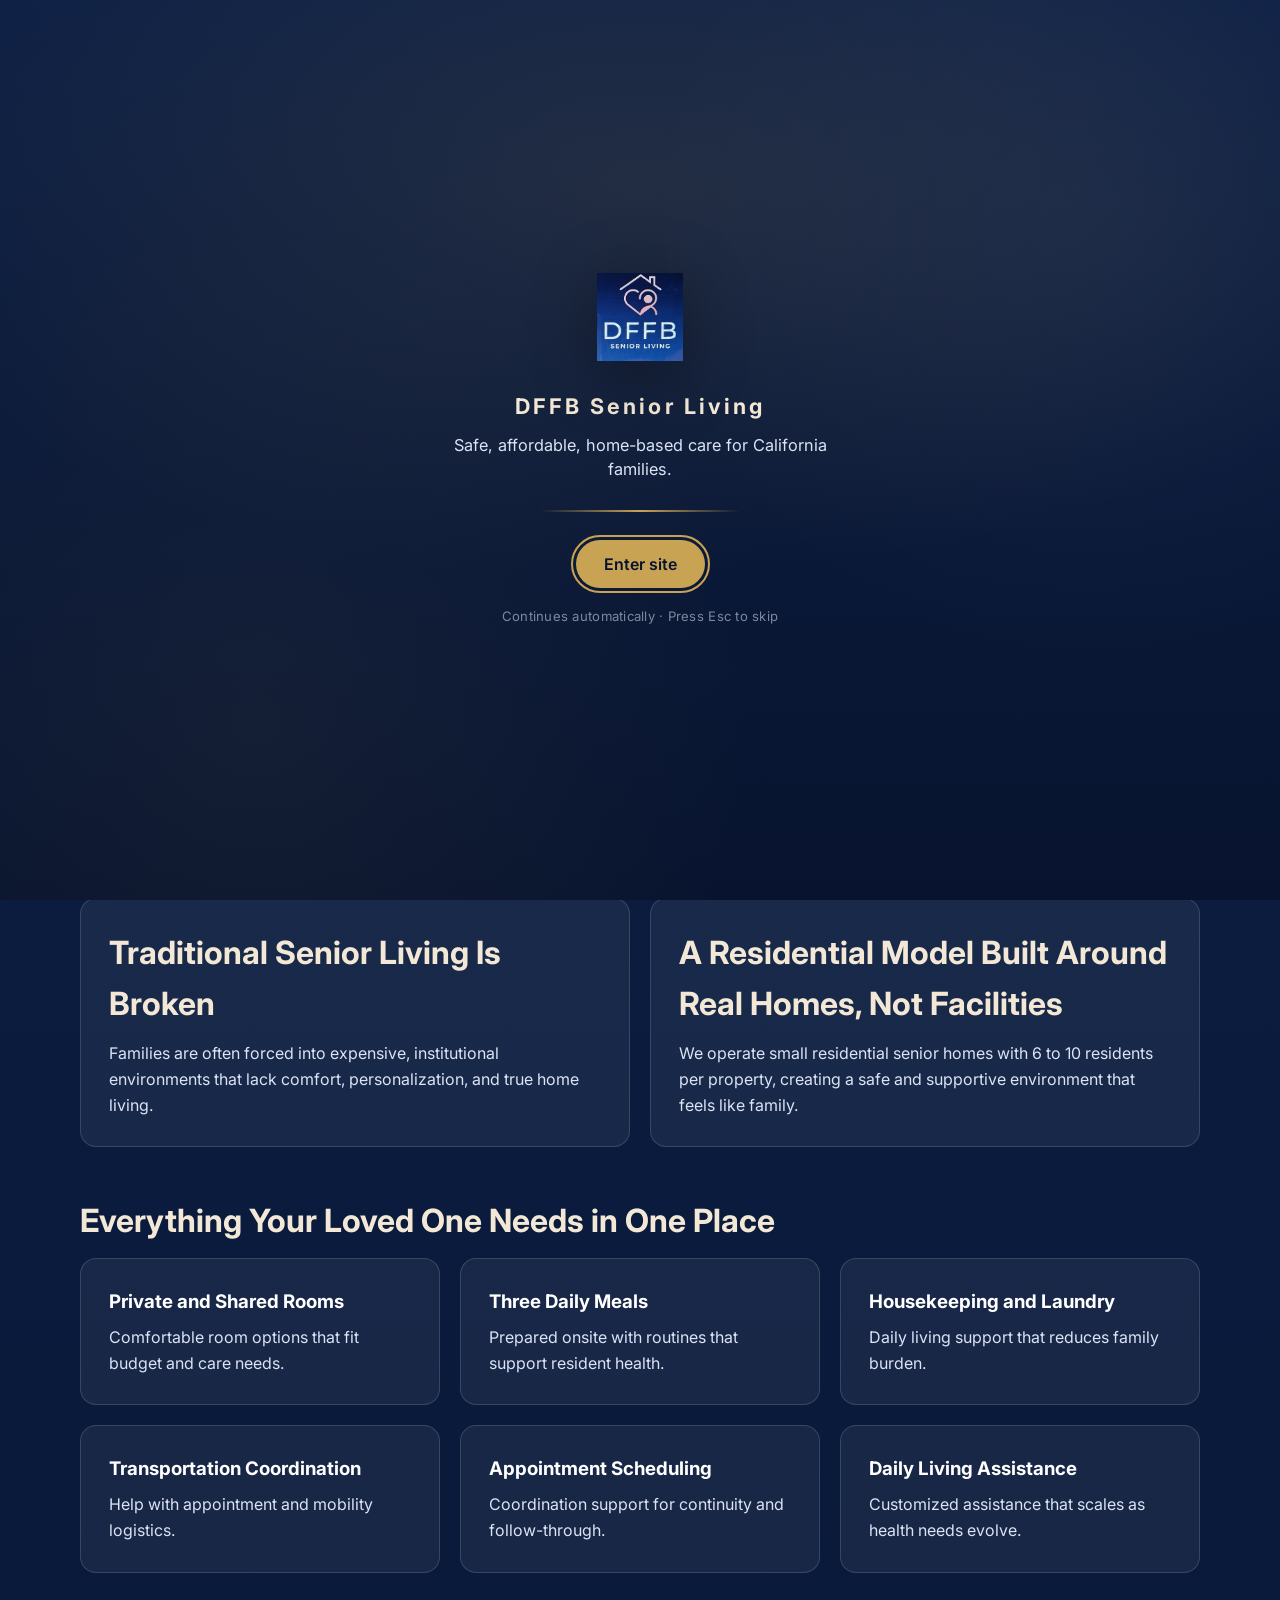
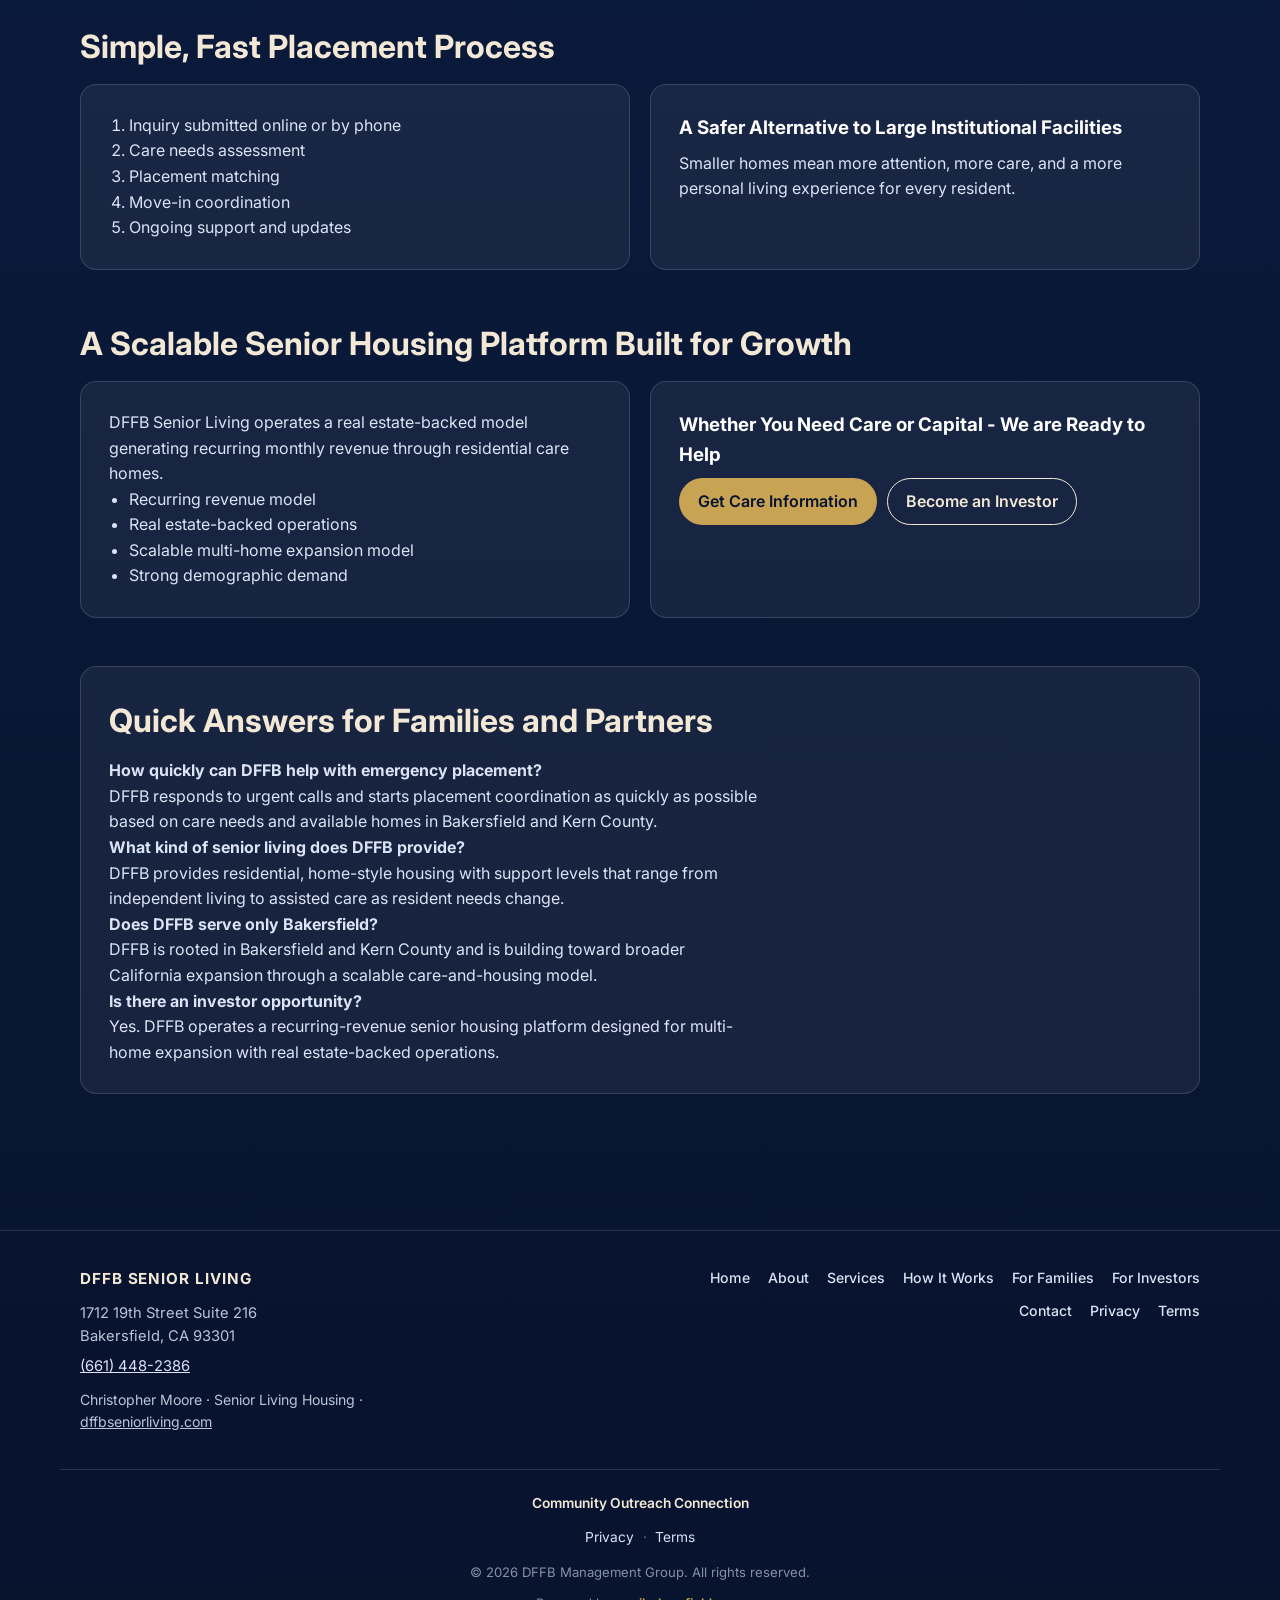
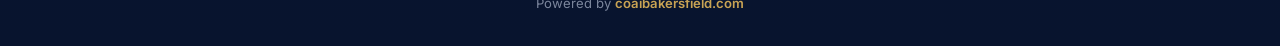
==== commit ab101a66: "Add themed homepage splash with session skip and reduced-motion support Made-with: Cursor" ====
--- a/dffbwebsite/index.html
+++ b/dffbwebsite/index.html
@@ -126,6 +126,25 @@
     </script>
 </head>
 <body>
+    <script>
+      try {
+        if (sessionStorage.getItem("dffb_splash_session")) {
+          document.documentElement.classList.add("splash-skip");
+        } else {
+          document.body.classList.add("splash-open");
+        }
+      } catch (e) {}
+    </script>
+    <div id="splash-screen" class="splash" role="dialog" aria-modal="true" aria-labelledby="splash-wordmark" aria-describedby="splash-tag">
+        <div class="splash__inner">
+            <img class="splash__logo" src="dffb-logo.png" alt="">
+            <p class="splash__wordmark" id="splash-wordmark">DFFB Senior Living</p>
+            <p class="splash__tagline" id="splash-tag">Safe, affordable, home-based care for California families.</p>
+            <div class="splash__rule" aria-hidden="true"></div>
+            <button type="button" class="btn btn-primary splash__cta" id="splash-enter">Enter site</button>
+            <p class="splash__hint">Continues automatically · Press Esc to skip</p>
+        </div>
+    </div>
     <div class="top-alert">
         <strong>24-Hour Crisis Line:</strong> If you're facing a forced hospital discharge or housing violation, call
         <a href="tel:+16614482386">(661) 448-2386</a>
@@ -287,5 +306,48 @@
         });
       })();
     </script>
+    <script>
+      (function () {
+        const root = document.documentElement;
+        if (root.classList.contains("splash-skip")) return;
+
+        const el = document.getElementById("splash-screen");
+        const btn = document.getElementById("splash-enter");
+        if (!el || !btn) return;
+
+        let done = false;
+        function dismiss() {
+          if (done) return;
+          done = true;
+          try {
+            sessionStorage.setItem("dffb_splash_session", "1");
+          } catch (e) {}
+          document.body.classList.remove("splash-open");
+          el.classList.add("splash--exit");
+          function hide() {
+            el.setAttribute("hidden", "");
+            el.style.display = "none";
+            el.setAttribute("aria-hidden", "true");
+          }
+          el.addEventListener("transitionend", hide, { once: true });
+          setTimeout(hide, 800);
+        }
+
+        btn.addEventListener("click", dismiss);
+        document.addEventListener("keydown", function (ev) {
+          if (ev.key === "Escape") dismiss();
+        });
+
+        var reduced = false;
+        try {
+          reduced = window.matchMedia("(prefers-reduced-motion: reduce)").matches;
+        } catch (e) {}
+        setTimeout(dismiss, reduced ? 1400 : 3200);
+
+        setTimeout(function () {
+          btn.focus();
+        }, 100);
+      })();
+    </script>
 </body>
 </html>
--- a/dffbwebsite/styles.css
+++ b/dffbwebsite/styles.css
@@ -555,3 +555,186 @@
         box-sizing: border-box;
     }
 }
+
+/* —— Homepage splash (index only) —— */
+html.splash-skip .splash {
+    display: none !important;
+}
+
+body.splash-open {
+    overflow: hidden;
+}
+
+.splash {
+    position: fixed;
+    inset: 0;
+    z-index: 2500;
+    display: flex;
+    align-items: center;
+    justify-content: center;
+    padding: 32px 20px;
+    background: radial-gradient(ellipse 120% 80% at 50% 20%, rgba(200, 163, 84, 0.12) 0%, transparent 55%),
+        linear-gradient(180deg, var(--navy) 0%, var(--navy-dark) 100%);
+    opacity: 1;
+    transition: opacity 0.65s ease, transform 0.65s ease;
+}
+
+.splash::before {
+    content: "";
+    position: absolute;
+    inset: 0;
+    background-image: radial-gradient(circle at 20% 80%, rgba(200, 163, 84, 0.06) 0%, transparent 40%),
+        radial-gradient(circle at 85% 25%, rgba(255, 255, 255, 0.04) 0%, transparent 35%);
+    pointer-events: none;
+    animation: splash-drift 14s ease-in-out infinite alternate;
+}
+
+@keyframes splash-drift {
+    from {
+        transform: translate(0, 0) scale(1);
+    }
+
+    to {
+        transform: translate(-2%, 1%) scale(1.03);
+    }
+}
+
+.splash__inner {
+    position: relative;
+    text-align: center;
+    max-width: 420px;
+    animation: splash-rise 0.9s cubic-bezier(0.22, 1, 0.36, 1) forwards;
+}
+
+@keyframes splash-rise {
+    from {
+        opacity: 0;
+        transform: translateY(28px) scale(0.96);
+    }
+
+    to {
+        opacity: 1;
+        transform: translateY(0) scale(1);
+    }
+}
+
+.splash__logo {
+    width: 88px;
+    height: 88px;
+    object-fit: contain;
+    margin-bottom: 20px;
+    filter: drop-shadow(0 12px 32px rgba(0, 0, 0, 0.35));
+    animation: splash-logo 1.2s cubic-bezier(0.22, 1, 0.36, 1) 0.15s both;
+}
+
+@keyframes splash-logo {
+    from {
+        opacity: 0;
+        transform: scale(0.85) rotate(-4deg);
+    }
+
+    to {
+        opacity: 1;
+        transform: scale(1) rotate(0deg);
+    }
+}
+
+.splash__wordmark {
+    font-weight: 700;
+    font-size: clamp(1.15rem, 3.5vw, 1.35rem);
+    letter-spacing: 0.14em;
+    color: var(--beige);
+    margin-bottom: 10px;
+}
+
+.splash__tagline {
+    font-size: 1.02rem;
+    color: var(--text);
+    line-height: 1.5;
+    margin-bottom: 28px;
+    animation: splash-rise 0.85s cubic-bezier(0.22, 1, 0.36, 1) 0.35s both;
+}
+
+.splash__rule {
+    height: 2px;
+    width: 100%;
+    max-width: 200px;
+    margin: 0 auto 28px;
+    border-radius: 2px;
+    background: linear-gradient(90deg, transparent, var(--gold), transparent);
+    transform-origin: center;
+    animation: splash-rule 1.1s cubic-bezier(0.22, 1, 0.36, 1) 0.5s both;
+}
+
+@keyframes splash-rule {
+    from {
+        transform: scaleX(0);
+        opacity: 0;
+    }
+
+    to {
+        transform: scaleX(1);
+        opacity: 1;
+    }
+}
+
+.splash__cta {
+    border: none;
+    cursor: pointer;
+    font-family: inherit;
+    font-size: 1rem;
+    padding: 12px 28px;
+    min-height: 48px;
+}
+
+.splash__cta:hover {
+    filter: brightness(1.06);
+}
+
+.splash__hint {
+    margin-top: 18px;
+    font-size: 0.82rem;
+    color: rgba(219, 227, 245, 0.55);
+    letter-spacing: 0.02em;
+}
+
+.splash.splash--exit {
+    opacity: 0;
+    transform: scale(1.015);
+    pointer-events: none;
+}
+
+.splash.splash--exit .splash__inner {
+    animation: none;
+}
+
+@media (prefers-reduced-motion: reduce) {
+    .splash,
+    .splash::before,
+    .splash__inner,
+    .splash__logo,
+    .splash__tagline,
+    .splash__rule {
+        animation: none !important;
+    }
+
+    .splash::before {
+        transform: none;
+    }
+
+    .splash__inner,
+    .splash__logo,
+    .splash__tagline {
+        opacity: 1;
+        transform: none;
+    }
+
+    .splash__rule {
+        transform: scaleX(1);
+        opacity: 1;
+    }
+
+    .splash.splash--exit {
+        transition-duration: 0.2s;
+    }
+}
